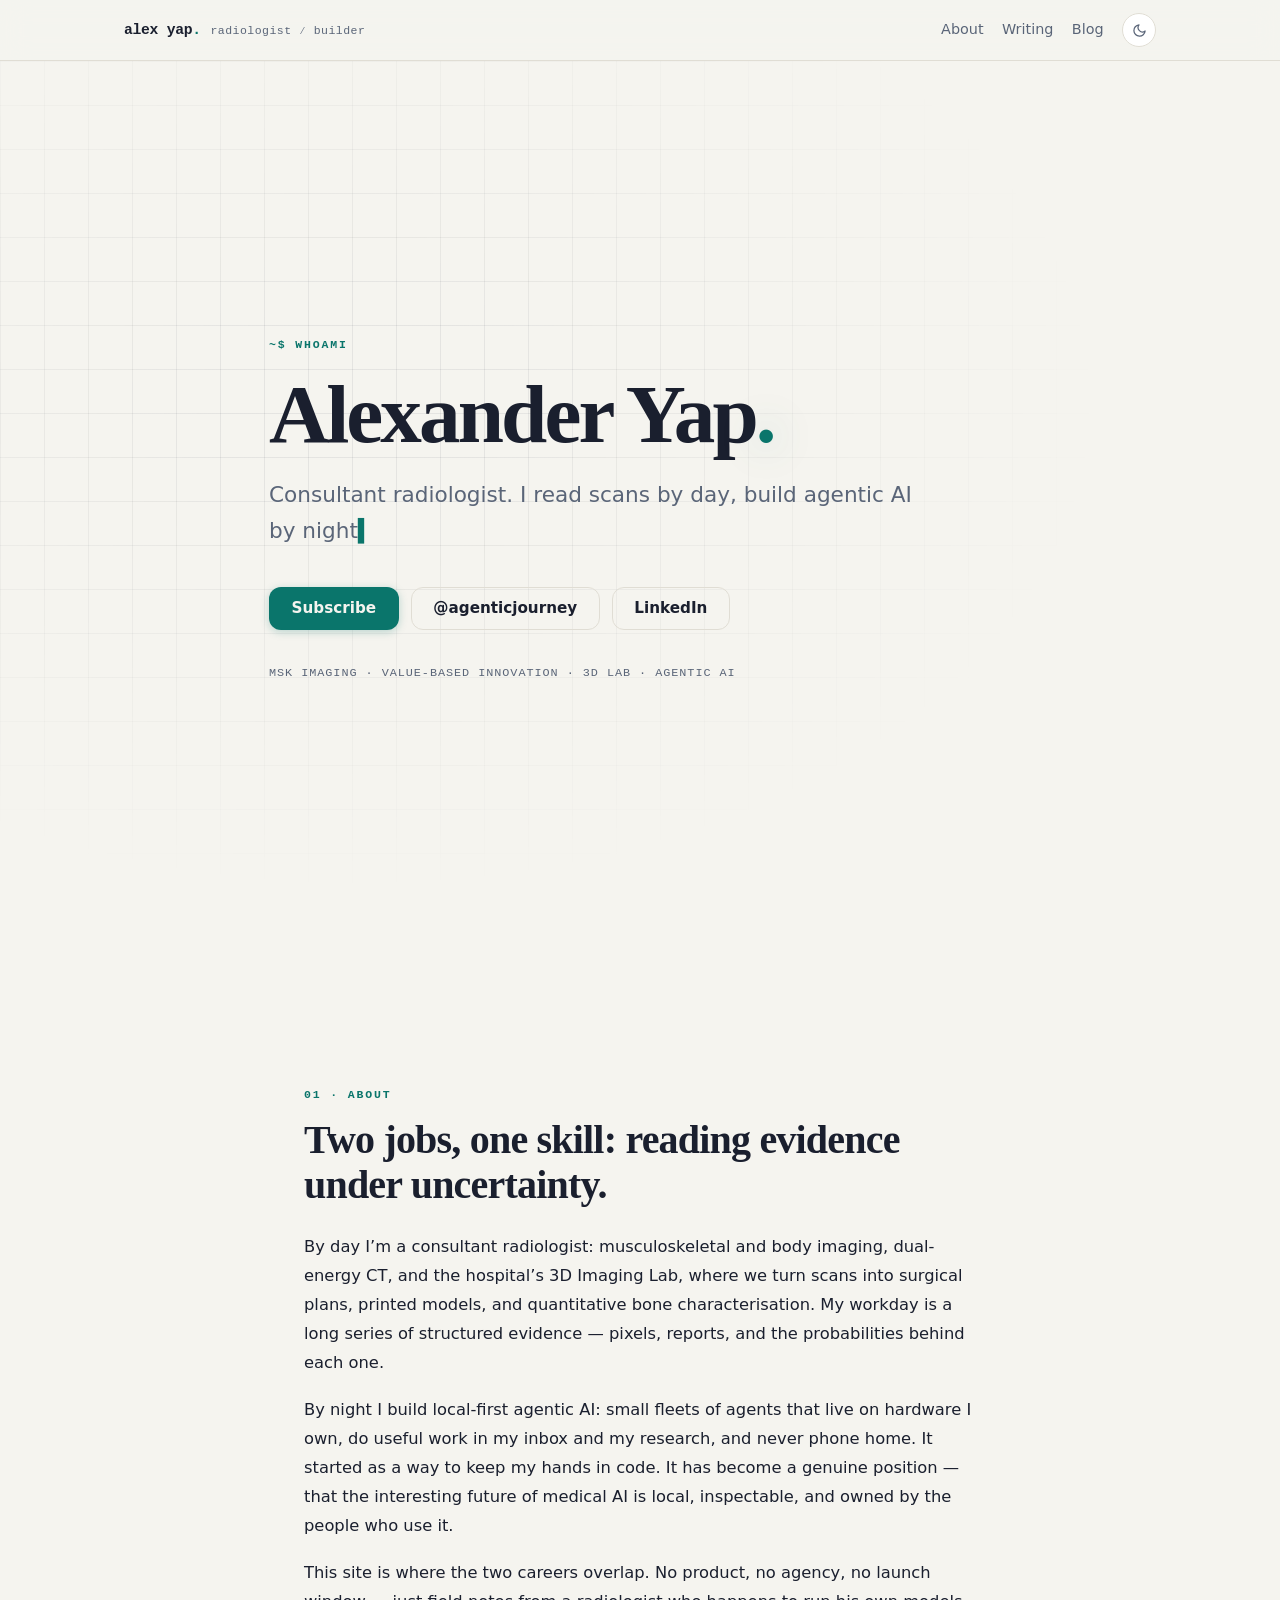
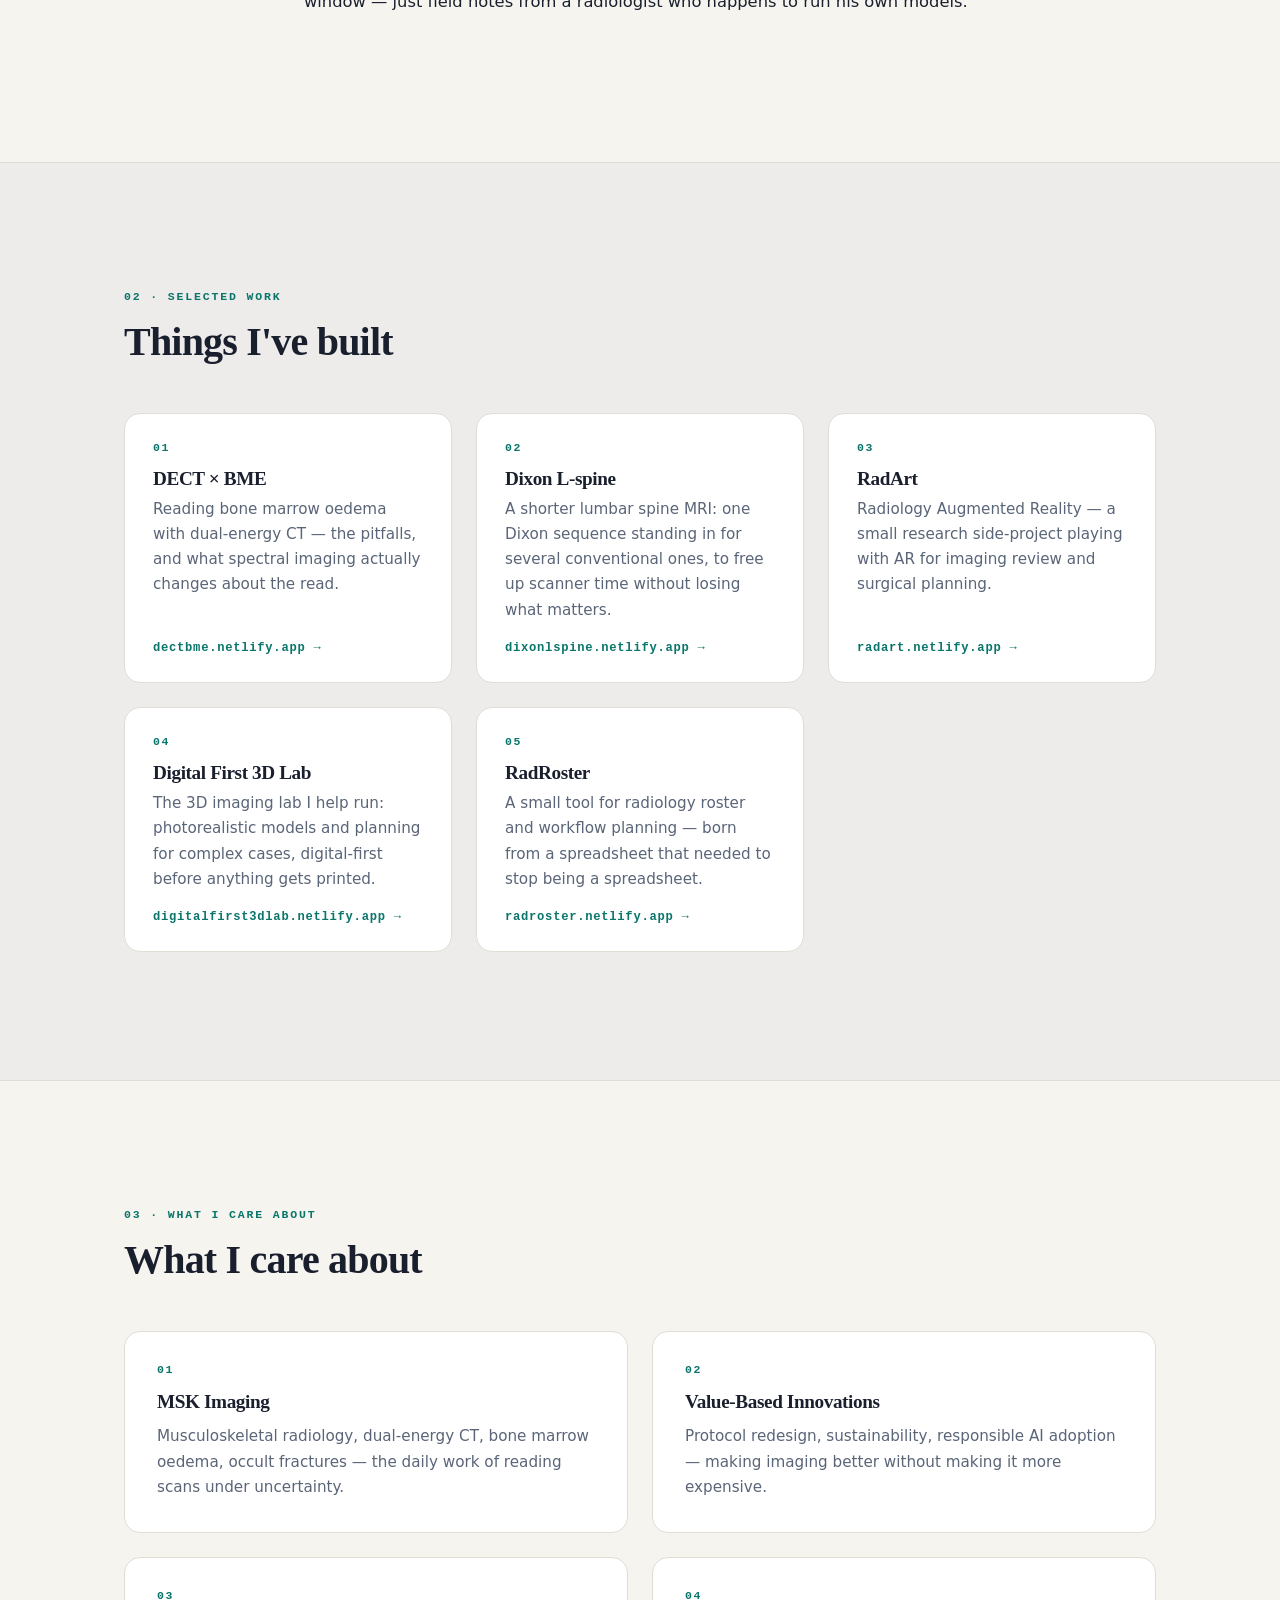
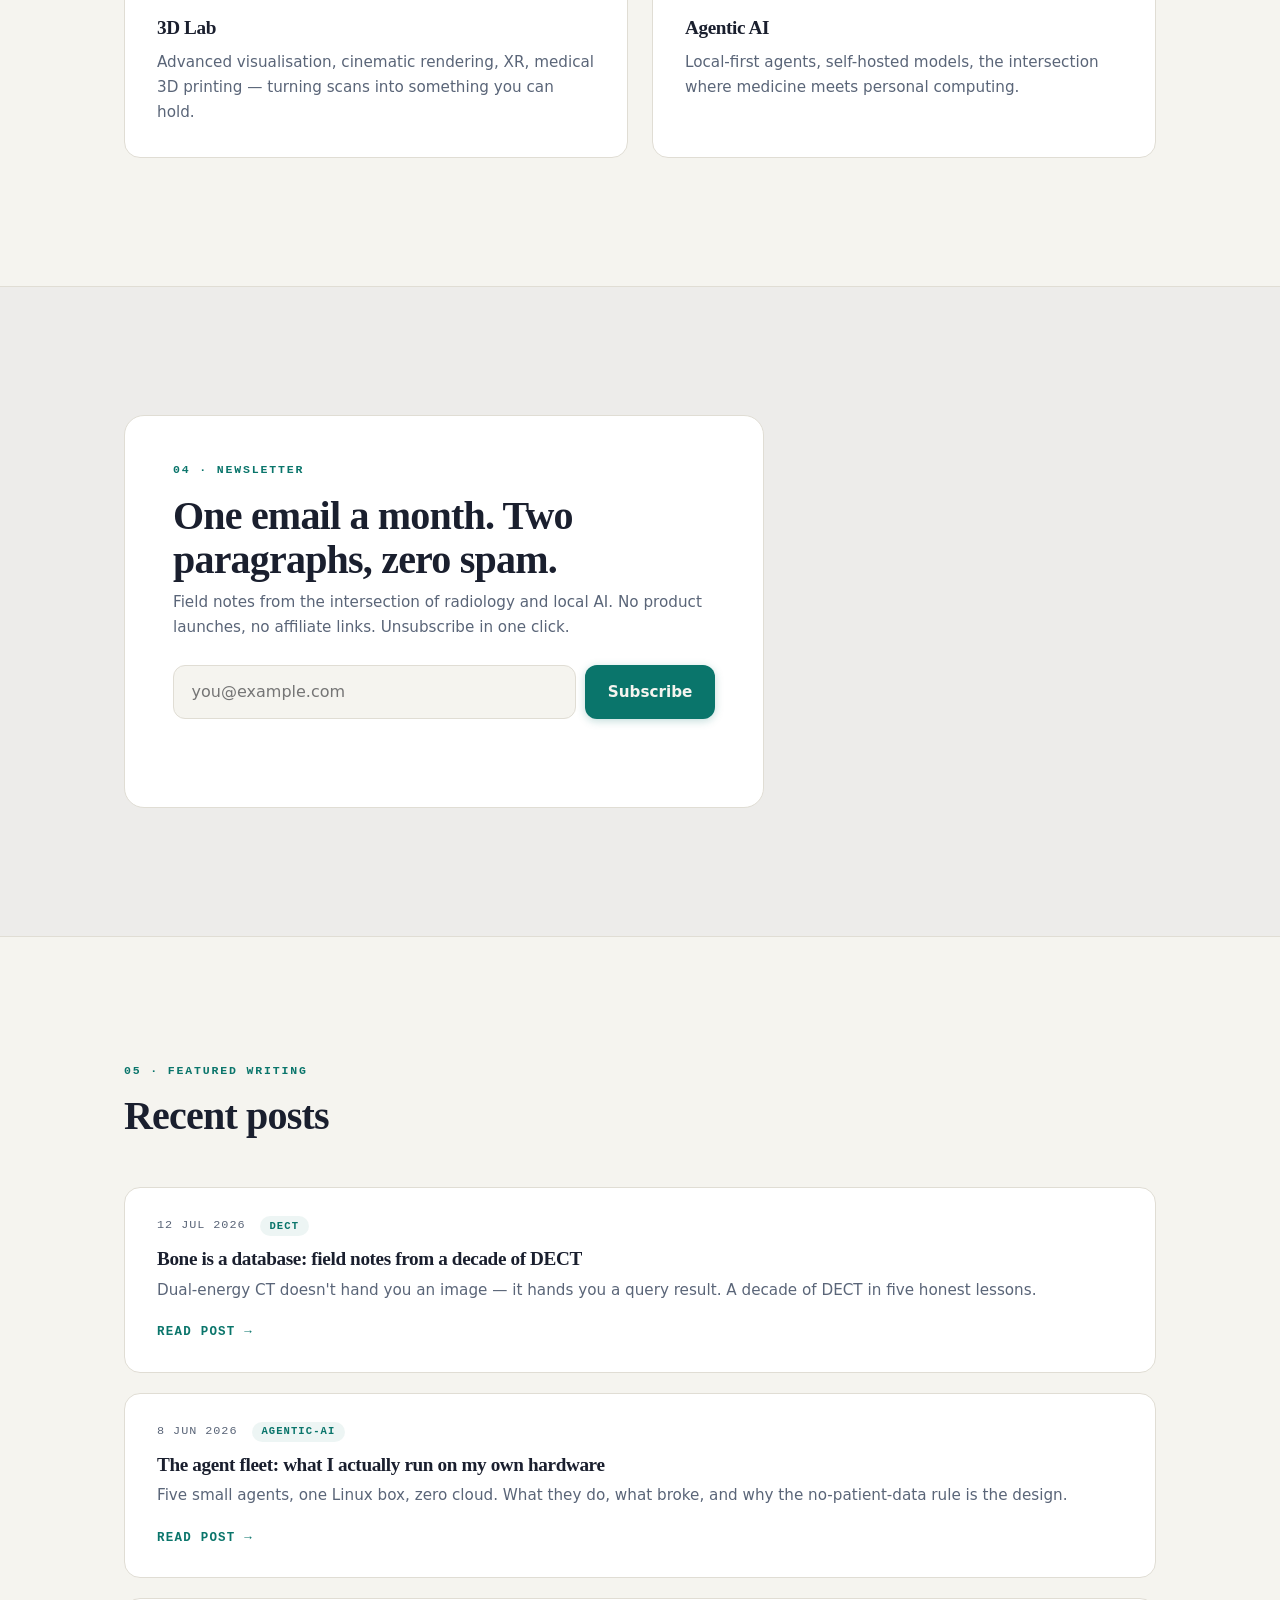
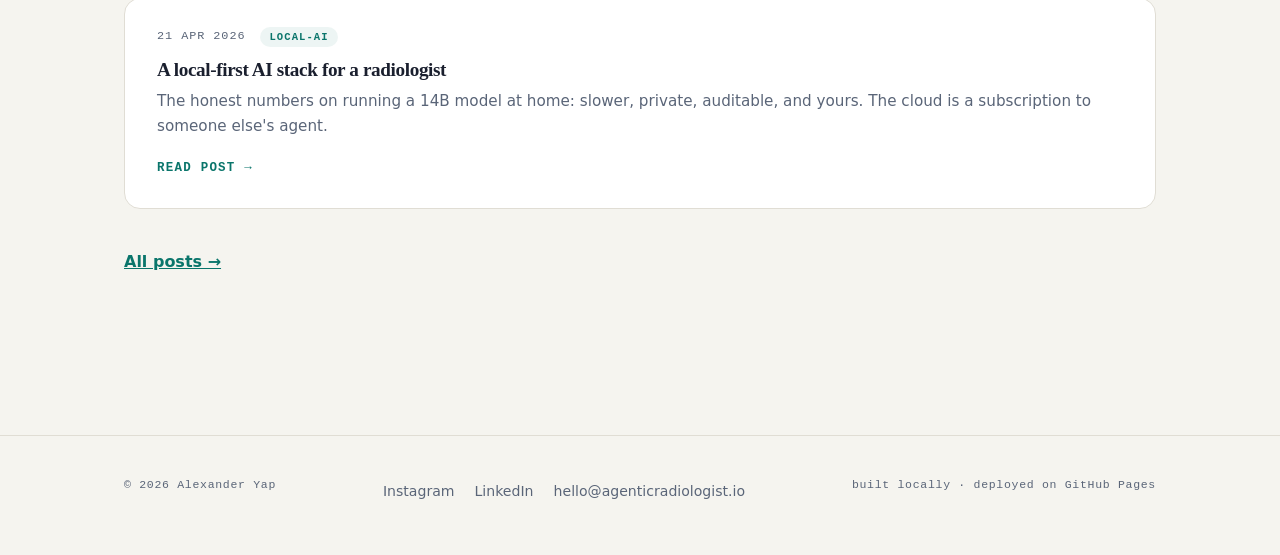
==== index.html @ a1c874b1 "site: baseline before redesign Snapshot of the live agenticradiologist.io site before the rebuild: c" ====
<!doctype html>
<html lang="en">
<head>
  <meta charset="utf-8">
  <meta name="viewport" content="width=device-width, initial-scale=1">
  <title>Alexander Yap — Consultant Radiologist · Agentic AI Builder</title>
  <meta name="description" content="Alexander Yap is a consultant radiologist (MSK, body imaging, DECT, 3D Imaging Lab) who builds local-first agentic AI. Field notes from both careers.">
  <link rel="icon" href="data:image/svg+xml,%3Csvg xmlns='http://www.w3.org/2000/svg' viewBox='0 0 64 64'%3E%3Crect width='64' height='64' rx='14' fill='%232dd4bf'/%3E%3Ctext x='32' y='44' font-family='monospace' font-size='38' font-weight='700' text-anchor='middle' fill='%230b1220'%3Ea%3C/text%3E%3C/svg%3E">
  <script>
    (function () {
      var t = localStorage.getItem("theme") || (matchMedia("(prefers-color-scheme: dark)").matches ? "dark" : "light");
      document.documentElement.dataset.theme = t;
    })();
  </script>
  <link rel="stylesheet" href="assets/styles.css">
</head>
<body>
  <div class="scroll-progress" aria-hidden="true"></div>
  <a class="skip" href="#main">Skip to content</a>

  <header class="nav">
    <div class="container nav-inner">
      <a class="brand" href="index.html">alex yap<span class="t">.</span><span class="brand-sub">radiologist ∕ builder</span></a>
      <nav class="nav-links" aria-label="Primary">
        <a href="#about">About</a>
        <a href="#writing">Writing</a>
        <a href="blog.html">Blog</a>
        <button class="theme-btn" type="button" aria-label="Toggle color theme">
          <svg class="icon-sun" width="15" height="15" viewBox="0 0 24 24" fill="none" stroke="currentColor" stroke-width="2" stroke-linecap="round" aria-hidden="true"><circle cx="12" cy="12" r="4"/><path d="M12 2v2m0 16v2M4.9 4.9l1.4 1.4m11.4 11.4 1.4 1.4M2 12h2m16 0h2M4.9 19.1l1.4-1.4m11.4-11.4 1.4-1.4"/></svg>
          <svg class="icon-moon" width="15" height="15" viewBox="0 0 24 24" fill="none" stroke="currentColor" stroke-width="2" stroke-linecap="round" stroke-linejoin="round" aria-hidden="true"><path d="M21 12.8A9 9 0 1 1 11.2 3a7 7 0 0 0 9.8 9.8Z"/></svg>
        </button>
      </nav>
    </div>
  </header>

  <main id="main">
    <!-- hero -->
    <section class="hero">
      <div class="container">
        <p class="label hero-anim" style="--d:.1s">~$ whoami</p>
        <h1 class="hero-anim" style="--d:.2s">Alexander Yap<span class="accent">.</span></h1>
        <p class="lede hero-anim" style="--d:.35s">Consultant radiologist. I read scans by day, build agentic&nbsp;AI by&nbsp;night<span class="cursor" aria-hidden="true">▍</span></p>
        <div class="hero-ctas hero-anim" style="--d:.5s">
          <a class="btn btn-primary" href="#newsletter">Subscribe</a>
          <a class="btn btn-ghost" href="https://instagram.com/agenticjourney" target="_blank" rel="me">@agenticjourney</a>
          <a class="btn btn-ghost" href="https://www.linkedin.com/in/alexanderyaprad/" target="_blank" rel="noopener">LinkedIn</a>
        </div>
        <p class="hero-meta hero-anim" style="--d:.65s">MSK Imaging · Value-Based Innovation · 3D Lab · Agentic AI</p>
      </div>
    </section>

    <!-- about -->
    <section id="about" class="section">
      <div class="container narrow">
        <p class="label reveal">01 · about</p>
        <h2 class="reveal">Two jobs, one skill: reading evidence under uncertainty.</h2>
        <div class="prose reveal">
          <p>By day I’m a consultant radiologist: musculoskeletal and body imaging, dual-energy CT, and the hospital’s 3D Imaging Lab, where we turn scans into surgical plans, printed models, and quantitative bone characterisation. My workday is a long series of structured evidence — pixels, reports, and the probabilities behind each one.</p>
          <p>By night I build local-first agentic AI: small fleets of agents that live on hardware I own, do useful work in my inbox and my research, and never phone home. It started as a way to keep my hands in code. It has become a genuine position — that the interesting future of medical AI is local, inspectable, and owned by the people who use it.</p>
          <p>This site is where the two careers overlap. No product, no agency, no launch window — just field notes from a radiologist who happens to run his own models.</p>
        </div>
      </div>
    </section>

    <!-- selected work -->
    <section class="section alt">
      <div class="container">
        <div class="section-head">
          <p class="label reveal">02 · selected work</p>
          <h2 class="reveal">Things I've built</h2>
        </div>
        <div class="work-grid">
          <a class="work reveal" href="https://dectbme.netlify.app" target="_blank" rel="noopener">
            <span class="num">01</span>
            <h3>DECT × BME</h3>
            <p>Reading bone marrow oedema with dual-energy CT — the pitfalls, and what spectral imaging actually changes about the read.</p>
            <span class="visit">dectbme.netlify.app →</span>
          </a>
          <a class="work reveal" style="--d:.06s" href="https://dixonlspine.netlify.app" target="_blank" rel="noopener">
            <span class="num">02</span>
            <h3>Dixon L-spine</h3>
            <p>A shorter lumbar spine MRI: one Dixon sequence standing in for several conventional ones, to free up scanner time without losing what matters.</p>
            <span class="visit">dixonlspine.netlify.app →</span>
          </a>
          <a class="work reveal" style="--d:.12s" href="https://radart.netlify.app" target="_blank" rel="noopener">
            <span class="num">03</span>
            <h3>RadArt</h3>
            <p>Radiology Augmented Reality — a small research side-project playing with AR for imaging review and surgical planning.</p>
            <span class="visit">radart.netlify.app →</span>
          </a>
          <a class="work reveal" style="--d:.06s" href="https://digitalfirst3dlab.netlify.app" target="_blank" rel="noopener">
            <span class="num">04</span>
            <h3>Digital First 3D Lab</h3>
            <p>The 3D imaging lab I help run: photorealistic models and planning for complex cases, digital-first before anything gets printed.</p>
            <span class="visit">digitalfirst3dlab.netlify.app →</span>
          </a>
          <a class="work reveal" style="--d:.12s" href="https://radroster.netlify.app" target="_blank" rel="noopener">
            <span class="num">05</span>
            <h3>RadRoster</h3>
            <p>A small tool for radiology roster and workflow planning — born from a spreadsheet that needed to stop being a spreadsheet.</p>
            <span class="visit">radroster.netlify.app →</span>
          </a>
        </div>
      </div>
    </section>

    <!-- pillars -->
    <section class="section">
      <div class="container">
        <div class="section-head">
          <p class="label reveal">03 · what i care about</p>
          <h2 class="reveal">What I care about</h2>
        </div>
        <div class="grid grid-2">
          <div class="card reveal">
            <span class="num">01</span>
            <h3>MSK Imaging</h3>
            <p>Musculoskeletal radiology, dual-energy CT, bone marrow oedema, occult fractures — the daily work of reading scans under uncertainty.</p>
          </div>
          <div class="card reveal" style="--d:.06s">
            <span class="num">02</span>
            <h3>Value-Based Innovations</h3>
            <p>Protocol redesign, sustainability, responsible AI adoption — making imaging better without making it more expensive.</p>
          </div>
          <div class="card reveal" style="--d:.12s">
            <span class="num">03</span>
            <h3>3D Lab</h3>
            <p>Advanced visualisation, cinematic rendering, XR, medical 3D printing — turning scans into something you can hold.</p>
          </div>
          <div class="card reveal" style="--d:.18s">
            <span class="num">04</span>
            <h3>Agentic AI</h3>
            <p>Local-first agents, self-hosted models, the intersection where medicine meets personal computing.</p>
          </div>
        </div>
      </div>
    </section>

    <!-- newsletter -->
    <section id="newsletter" class="section alt">
      <div class="container">
        <div class="signup reveal">
          <p class="label">04 · newsletter</p>
          <h2>One email a month. Two paragraphs, zero spam.</h2>
          <p class="sub">Field notes from the intersection of radiology and local AI. No product launches, no affiliate links. Unsubscribe in one click.</p>
          <!--
            BUTTONDOWN: replace YOUR_BUTTONDOWN_USERNAME with your Buttondown
            email/username. See README.md, step 5, for how to get it.
          -->
          <form id="newsletter-form" class="signup-form"
                action="https://buttondown.email/api/emails/subscribe?access_code=YOUR_BUTTONDOWN_USERNAME">
            <label class="skip" for="newsletter-email">Email address</label>
            <input type="email" id="newsletter-email" name="email" placeholder="you@example.com" required autocomplete="email">
            <button class="btn btn-primary" type="submit">Subscribe</button>
          </form>
          <p class="signup-msg" id="newsletter-msg" role="status" aria-live="polite"></p>
        </div>
      </div>
    </section>

    <!-- featured writing -->
    <section id="writing" class="section">
      <div class="container">
        <div class="section-head">
          <p class="label reveal">05 · featured writing</p>
          <h2 class="reveal">Recent posts</h2>
        </div>
        <div class="post-grid" id="post-grid" data-posts="featured"></div>
        <a class="all-posts" href="blog.html">All posts →</a>
      </div>
    </section>
  </main>

  <footer class="footer">
    <div class="container footer-inner">
      <p class="colophon">© <span id="year">2026</span> Alexander Yap</p>
      <nav class="footer-links" aria-label="Elsewhere">
        <a href="https://instagram.com/agenticjourney" target="_blank" rel="me">Instagram</a>
        <a href="https://www.linkedin.com/in/alexanderyaprad/" target="_blank" rel="noopener">LinkedIn</a>
        <a href="mailto:hello@agenticradiologist.io">hello@agenticradiologist.io</a>
      </nav>
      <p class="colophon">built locally · deployed on GitHub Pages</p>
    </div>
  </footer>

  <script src="assets/script.js"></script>
</body>
</html>
---- assets/styles.css ----
/* agenticradiologist.io — cinematic editorial theme
   System fonts, no dependencies. Light/dark via data-theme (set before paint). */

/* ================================================================
   1. TOKENS
   ================================================================ */
:root {
  --bg:            #f5f4ef;
  --surface:       #ffffff;
  --surface-2:     #edecea;
  --text:          #1a1f2e;
  --muted:         #5a6578;
  --border:        #e0ddd4;
  --accent:        #0a756b;
  --on-accent:     #f5f4ef;
  --accent-soft:   rgba(10,117,107,0.07);
  --grid:          rgba(26,31,46,0.07);
  --shadow-sm:     0 1px 3px rgba(16,24,40,0.06), 0 4px 12px rgba(16,24,40,0.04);
  --shadow:        0 4px 8px rgba(16,24,40,0.05), 0 12px 32px rgba(16,24,40,0.08);
  --shadow-lg:     0 8px 16px rgba(16,24,40,0.06), 0 24px 48px rgba(16,24,40,0.10);
  --glow:          0 0 0 1px rgba(10,117,107,0.10), 0 4px 24px rgba(10,117,107,0.06);
  --serif:         "Iowan Old Style","Palatino Linotype",Palatino,Georgia,"Times New Roman",serif;
  --sans:          Inter,system-ui,-apple-system,"Segoe UI",Roboto,sans-serif;
  --mono:          "JetBrains Mono",ui-monospace,"SF Mono",SFMono-Regular,Menlo,Consolas,monospace;
  color-scheme:    light;
}
:root[data-theme="dark"] {
  --bg:            #090e18;
  --surface:       #0f1624;
  --surface-2:     #0c1220;
  --text:          #e4eaf4;
  --muted:         #8899b0;
  --border:        #1e2d48;
  --accent:        #2dd4bf;
  --on-accent:     #041f1a;
  --accent-soft:   rgba(45,212,191,0.08);
  --grid:          rgba(136,153,176,0.10);
  --shadow-sm:     0 1px 4px rgba(0,0,0,0.20), 0 4px 12px rgba(0,0,0,0.15);
  --shadow:        0 4px 8px rgba(0,0,0,0.20), 0 12px 32px rgba(0,0,0,0.25);
  --shadow-lg:     0 8px 16px rgba(0,0,0,0.25), 0 24px 48px rgba(0,0,0,0.30);
  --glow:          0 0 0 1px rgba(45,212,191,0.12), 0 4px 24px rgba(45,212,191,0.06);
  color-scheme:    dark;
}

/* ================================================================
   2. BASE
   ================================================================ */
*,*::before,*::after { box-sizing: border-box; }
html { -webkit-text-size-adjust: 100%; }
body {
  margin: 0;
  background: var(--bg);
  color: var(--text);
  font: 16px/1.65 var(--sans);
  -webkit-font-smoothing: antialiased;
  -moz-osx-font-smoothing: grayscale;
  overflow-x: hidden;
}
h1,h2,h3 { font-family: var(--serif); font-weight: 600; line-height: 1.12; letter-spacing: -0.02em; margin: 0 0 0.6em; }
h1 { font-size: clamp(2.8rem,7.5vw,5.2rem); font-weight: 700; letter-spacing: -0.035em; }
h2 { font-size: clamp(1.7rem,3.8vw,2.5rem); }
h3 { font-size: 1.2rem; }
p  { margin: 0 0 1.1em; }
a  { color: var(--accent); }
::selection { background: var(--accent); color: var(--on-accent); }
:focus-visible { outline: 2px solid var(--accent); outline-offset: 3px; border-radius: 4px; }

.container { max-width: 1080px; margin-inline: auto; padding-inline: 1.5rem; }
.narrow    { max-width: 720px; }
.label {
  font: 600 0.72rem/1 var(--mono);
  letter-spacing: 0.16em; text-transform: uppercase;
  color: var(--accent); margin: 0 0 1.1rem;
}
.accent { color: var(--accent); }

/* ================================================================
   3. SCROLL PROGRESS
   ================================================================ */
.scroll-progress {
  position: fixed; top: 0; left: 0;
  width: 100%; height: 3px;
  background: var(--accent);
  transform-origin: left;
  transform: scaleX(0);
  z-index: 200;
  pointer-events: none;
}

/* ================================================================
   4. SKIP LINK
   ================================================================ */
.skip {
  position: absolute; left: -999px; top: 0; z-index: 300;
  background: var(--accent); color: var(--on-accent);
  padding: 0.6rem 1rem; border-radius: 0 0 8px 0;
  text-decoration: none; font-weight: 600;
}
.skip:focus { left: 0; }

/* ================================================================
   5. NAV
   ================================================================ */
.nav {
  position: sticky; top: 0; z-index: 20;
  background: color-mix(in srgb, var(--bg) 82%, transparent);
  backdrop-filter: blur(14px) saturate(1.3);
  -webkit-backdrop-filter: blur(14px) saturate(1.3);
  border-bottom: 1px solid var(--border);
}
.nav-inner {
  display: flex; align-items: center; justify-content: space-between;
  gap: 1rem; height: 60px;
}
.brand {
  font: 600 0.92rem/1 var(--mono);
  color: var(--text); text-decoration: none; letter-spacing: -0.02em;
}
.brand .t { color: var(--accent); }
.brand-sub {
  font: 400 0.72rem/1 var(--mono); color: var(--muted);
  margin-left: 0.6rem; letter-spacing: 0.04em;
}
.nav-links { display: flex; align-items: center; gap: 1.15rem; }
.nav-links a {
  color: var(--muted); text-decoration: none; font-size: 0.9rem;
  transition: color 0.18s ease;
}
.nav-links a:hover { color: var(--text); }
.theme-btn {
  display: grid; place-items: center;
  width: 34px; height: 34px;
  background: var(--surface); color: var(--muted);
  border: 1px solid var(--border); border-radius: 999px;
  cursor: pointer;
  transition: color 0.18s ease, border-color 0.18s ease, box-shadow 0.18s ease;
}
.theme-btn:hover { color: var(--accent); border-color: var(--accent); box-shadow: var(--glow); }
:root[data-theme="dark"] .icon-sun  { display: block; }
:root[data-theme="dark"] .icon-moon { display: none; }
:root:not([data-theme="dark"]) .icon-sun { display: none; }

/* ================================================================
   6. HERO — full viewport, cinematic entrance
   ================================================================ */
.hero {
  position: relative;
  min-height: 100dvh; min-height: 100vh;
  display: flex; align-items: center;
  padding: 6rem 0; overflow: hidden;
}
.hero::before {
  content: "";
  position: absolute; inset: 0; pointer-events: none;
  background-image:
    linear-gradient(var(--grid) 1px, transparent 1px),
    linear-gradient(90deg, var(--grid) 1px, transparent 1px);
  background-size: 44px 44px;
  -webkit-mask-image: radial-gradient(75% 70% at 28% 38%, #000 15%, transparent 78%);
  mask-image: radial-gradient(75% 70% at 28% 38%, #000 15%, transparent 78%);
}
.hero > .container { position: relative; }
.hero h1 { margin-bottom: 1rem; }
.hero h1 .accent {
  text-shadow: 0 0 40px color-mix(in srgb, var(--accent) 45%, transparent);
}
.hero .lede {
  font-size: clamp(1.1rem,2.2vw,1.35rem);
  color: var(--muted); max-width: 54ch;
  margin-bottom: 2.4rem;
}
.hero-ctas { display: flex; flex-wrap: wrap; gap: 0.75rem; margin-bottom: 2.2rem; }
.hero-meta {
  font: 500 0.74rem/1.6 var(--mono);
  letter-spacing: 0.08em; text-transform: uppercase;
  color: var(--muted); margin: 0;
}
.cursor { color: var(--accent); }

/* hero entrance keyframes */
.hero-anim {
  opacity: 0;
  will-change: opacity, transform, filter;
  animation: heroFadeIn 0.8s cubic-bezier(0.22,1,0.36,1) var(--d, 0s) both;
}
@keyframes heroFadeIn {
  from { opacity: 0; transform: translateY(28px); filter: blur(6px); }
  to   { opacity: 1; transform: none;           filter: none; }
}

.hero-sm { min-height: auto; display: block; padding: 5rem 0 3rem; }
.hero-sm .lede { max-width: 60ch; }

/* ================================================================
   7. BUTTONS
   ================================================================ */
.btn {
  display: inline-flex; align-items: center; gap: 0.5rem;
  font: 600 0.95rem/1 var(--sans);
  padding: 0.8rem 1.35rem; border-radius: 12px;
  border: 1px solid transparent; cursor: pointer; text-decoration: none;
  transition: transform 0.2s cubic-bezier(0.22,1,0.36,1),
              box-shadow 0.2s ease,
              background 0.2s ease,
              border-color 0.2s ease;
}
.btn:active { transform: translateY(1px) scale(0.98); }
.btn-primary {
  background: var(--accent); color: var(--on-accent);
  box-shadow: 0 2px 8px color-mix(in srgb, var(--accent) 25%, transparent);
}
.btn-primary:hover {
  transform: translateY(-2px);
  box-shadow: 0 4px 20px color-mix(in srgb, var(--accent) 40%, transparent),
              0 0 40px color-mix(in srgb, var(--accent) 15%, transparent);
}
.btn-ghost {
  background: transparent; color: var(--text);
  border-color: var(--border);
}
.btn-ghost:hover {
  border-color: var(--accent); color: var(--accent);
  transform: translateY(-2px);
  box-shadow: var(--glow);
}
.btn:disabled { opacity: 0.5; cursor: wait; }

/* ================================================================
   8. SECTIONS
   ================================================================ */
.section { padding: 8rem 0; }
.section.alt {
  background: var(--surface-2);
  border-block: 1px solid var(--border);
}
.section-head { max-width: 640px; margin-bottom: 3rem; }

/* ================================================================
   9. CARDS
   ================================================================ */
.grid   { display: grid; gap: 1.5rem; }
.grid-2 { grid-template-columns: repeat(2, 1fr); }
.grid-3 { grid-template-columns: repeat(3, 1fr); }

.card {
  background: var(--surface);
  border: 1px solid var(--border);
  border-radius: 16px;
  padding: 2rem;
  transform-style: preserve-3d;
  transition: transform 0.3s cubic-bezier(0.22,1,0.36,1),
              box-shadow 0.3s ease,
              border-color 0.3s ease;
}
.card:hover {
  transform: translateY(-6px);
  box-shadow: var(--shadow-lg);
  border-color: color-mix(in srgb, var(--accent) 40%, var(--border));
}
.card .num {
  font: 600 0.72rem/1 var(--mono);
  letter-spacing: 0.14em; color: var(--accent);
  display: block; margin-bottom: 1rem;
}
.card p { color: var(--muted); font-size: 0.95rem; margin: 0; }

/* ================================================================
   10. SELECTED WORK
   ================================================================ */
.work-grid {
  display: grid; gap: 1.5rem;
  grid-template-columns: repeat(auto-fill, minmax(270px, 1fr));
}
.work {
  display: flex; flex-direction: column;
  background: var(--surface);
  border: 1px solid var(--border);
  border-radius: 16px;
  padding: 1.75rem;
  color: inherit; text-decoration: none;
  transform-style: preserve-3d;
  transition: transform 0.3s cubic-bezier(0.22,1,0.36,1),
              box-shadow 0.3s ease,
              border-color 0.3s ease;
}
.work:hover {
  transform: translateY(-6px);
  box-shadow: var(--shadow-lg);
  border-color: color-mix(in srgb, var(--accent) 40%, var(--border));
}
.work .num {
  font: 600 0.72rem/1 var(--mono);
  letter-spacing: 0.14em; color: var(--accent);
  display: block; margin-bottom: 0.9rem;
}
.work h3 { margin: 0 0 0.5rem; }
.work p  { color: var(--muted); font-size: 0.95rem; flex: 1; margin: 0 0 1.2rem; }
.work .visit {
  font: 600 0.76rem/1 var(--mono);
  letter-spacing: 0.06em; color: var(--accent);
}

/* ================================================================
   11. POST CARDS
   ================================================================ */
.post-grid { display: grid; gap: 1.25rem; }
.post {
  display: block;
  background: var(--surface);
  border: 1px solid var(--border);
  border-radius: 16px;
  padding: 1.75rem 2rem;
  color: inherit; text-decoration: none;
  transition: transform 0.3s cubic-bezier(0.22,1,0.36,1),
              box-shadow 0.3s ease,
              border-color 0.3s ease,
              border-left-color 0.3s ease;
}
.post:hover {
  transform: translateY(-4px);
  box-shadow: var(--shadow-lg);
  border-color: color-mix(in srgb, var(--accent) 40%, var(--border));
}
.post-meta { display: flex; align-items: center; gap: 0.9rem; margin-bottom: 0.75rem; }
.post-meta time {
  font: 500 0.74rem/1 var(--mono);
  letter-spacing: 0.08em; text-transform: uppercase;
  color: var(--muted);
}
.post h3 { margin-bottom: 0.5rem; }
.post h3 .t:hover { text-decoration: underline; text-underline-offset: 3px; }
.post .excerpt { color: var(--muted); font-size: 0.95rem; margin: 0 0 0.9rem; }
.post .read {
  font: 600 0.78rem/1 var(--mono);
  letter-spacing: 0.1em; text-transform: uppercase;
  color: var(--accent);
}

.tag {
  font: 600 0.66rem/1 var(--mono);
  letter-spacing: 0.1em; text-transform: uppercase;
  color: var(--accent); background: var(--accent-soft);
  padding: 0.3rem 0.6rem; border-radius: 999px;
  white-space: nowrap;
}

.grid-empty, .grid-error {
  font: 500 0.85rem/1.6 var(--mono); color: var(--muted);
  border: 1px dashed var(--border); border-radius: 12px;
  padding: 1.5rem; text-align: center;
}

.all-posts {
  display: inline-block; margin-top: 2.5rem;
  font-weight: 600;
  transition: color 0.18s ease;
}
.all-posts:hover { color: var(--text); }

/* ================================================================
   12. NEWSLETTER
   ================================================================ */
.signup {
  background: var(--surface);
  border: 1px solid var(--border);
  border-radius: 20px;
  padding: 3rem;
  max-width: 640px;
  transition: box-shadow 0.3s ease;
}
.signup:hover { box-shadow: var(--glow); }
.signup h2 { margin-bottom: 0.4rem; }
.signup .sub { color: var(--muted); font-size: 0.95rem; margin-bottom: 1.6rem; }
.signup-form { display: flex; gap: 0.6rem; flex-wrap: wrap; }
.signup-form input[type="email"] {
  flex: 1; min-width: 200px;
  background: var(--bg); color: var(--text);
  border: 1px solid var(--border); border-radius: 12px;
  padding: 0.8rem 1.1rem; font: inherit;
  transition: border-color 0.2s ease, box-shadow 0.2s ease;
}
.signup-form input[type="email"]:focus {
  border-color: var(--accent); outline: none;
  box-shadow: 0 0 0 3px color-mix(in srgb, var(--accent) 15%, transparent);
}
.signup-msg {
  min-height: 1.5rem; margin: 1rem 0 0;
  font: 500 0.82rem/1.5 var(--mono);
  color: var(--accent);
}

/* ================================================================
   13. FOOTER
   ================================================================ */
.footer { border-top: 1px solid var(--border); padding: 2.5rem 0 3rem; margin-top: 2rem; }
.footer-inner {
  display: flex; flex-wrap: wrap; gap: 1rem;
  align-items: center; justify-content: space-between;
}
.footer a { color: var(--muted); text-decoration: none; font-size: 0.88rem; transition: color 0.18s; }
.footer a:hover { color: var(--accent); }
.footer .colophon { font: 500 0.72rem/1.6 var(--mono); letter-spacing: 0.06em; color: var(--muted); }
.footer-links { display: flex; gap: 1.25rem; }

/* ================================================================
   14. POST PAGE
   ================================================================ */
.post-page { padding: 5rem 0 4rem; }
.post-page header { max-width: 720px; margin-bottom: 3rem; }
.post-page h1 { font-size: clamp(2rem,5vw,3.2rem); }
.post-page .meta {
  font: 500 0.78rem/1.6 var(--mono); letter-spacing: 0.06em;
  color: var(--muted); margin: 0 0 1.25rem;
}
.post-page header::after {
  content: ""; display: block;
  margin-top: 2rem; height: 1px; background: var(--border);
}
.prose { max-width: 68ch; font-size: 1.02rem; line-height: 1.78; }
.prose h2 { font-size: 1.5rem; margin: 2.4rem 0 0.8rem; }
.prose ul { margin: 0 0 1.25rem; padding-left: 1.25rem; }
.prose li { margin-bottom: 0.5rem; }
.prose code {
  font: 500 0.85em var(--mono);
  background: var(--surface-2); padding: 0.15em 0.4em; border-radius: 6px;
}
.prose pre {
  background: var(--surface-2); border: 1px solid var(--border);
  border-radius: 14px; padding: 1.4rem 1.5rem;
  overflow-x: auto; font: 0.84rem/1.7 var(--mono); margin: 0 0 1.5rem;
}
.prose pre code { background: none; padding: 0; }
.seed-note {
  max-width: 68ch;
  border: 1px dashed var(--border); border-radius: 14px;
  padding: 1.1rem 1.3rem; margin-top: 3rem;
  font: 500 0.78rem/1.6 var(--mono); color: var(--muted);
}
.back {
  display: inline-block; margin-top: 2.5rem;
  font: 600 0.78rem/1 var(--mono); letter-spacing: 0.1em;
  text-transform: uppercase; text-decoration: none;
}
.back:hover { text-decoration: underline; text-underline-offset: 3px; }

/* ================================================================
   15. MOTION — scroll reveal + hero entrance + reduced-motion guard
   ================================================================ */
@media (prefers-reduced-motion: no-preference) {
  html { scroll-behavior: smooth; }
  .reveal {
    opacity: 0; transform: translateY(22px); filter: blur(4px);
    transition: opacity 0.6s ease var(--d, 0s),
                transform 0.6s ease var(--d, 0s),
                filter 0.6s ease var(--d, 0s);
  }
  .reveal.in { opacity: 1; transform: none; filter: none; }
  .cursor { animation: blink 1.1s steps(1) infinite; }
  @keyframes blink { 50% { opacity: 0; } }
}
@media (prefers-reduced-motion: reduce) {
  .hero-anim { opacity: 1; animation: none; }
  .reveal    { opacity: 1; transform: none; filter: none; }
}

/* ================================================================
   16. RESPONSIVE
   ================================================================ */
@media (max-width: 820px) {
  .grid-2, .grid-3 { grid-template-columns: 1fr; }
  .section { padding: 5rem 0; }
  .hero { min-height: auto; padding: 5rem 0 4rem; display: block; }
  .signup { padding: 2rem; border-radius: 16px; }
  .brand-sub { display: none; }
}
@media (max-width: 480px) {
  .nav-links { gap: 0.85rem; }
  .nav-links a { font-size: 0.84rem; }
  .container { padding-inline: 1.15rem; }
  .post { padding: 1.3rem; }
  .signup-form .btn { width: 100%; justify-content: center; }
  .hero h1 { font-size: clamp(2.4rem, 10vw, 3.2rem); }
}
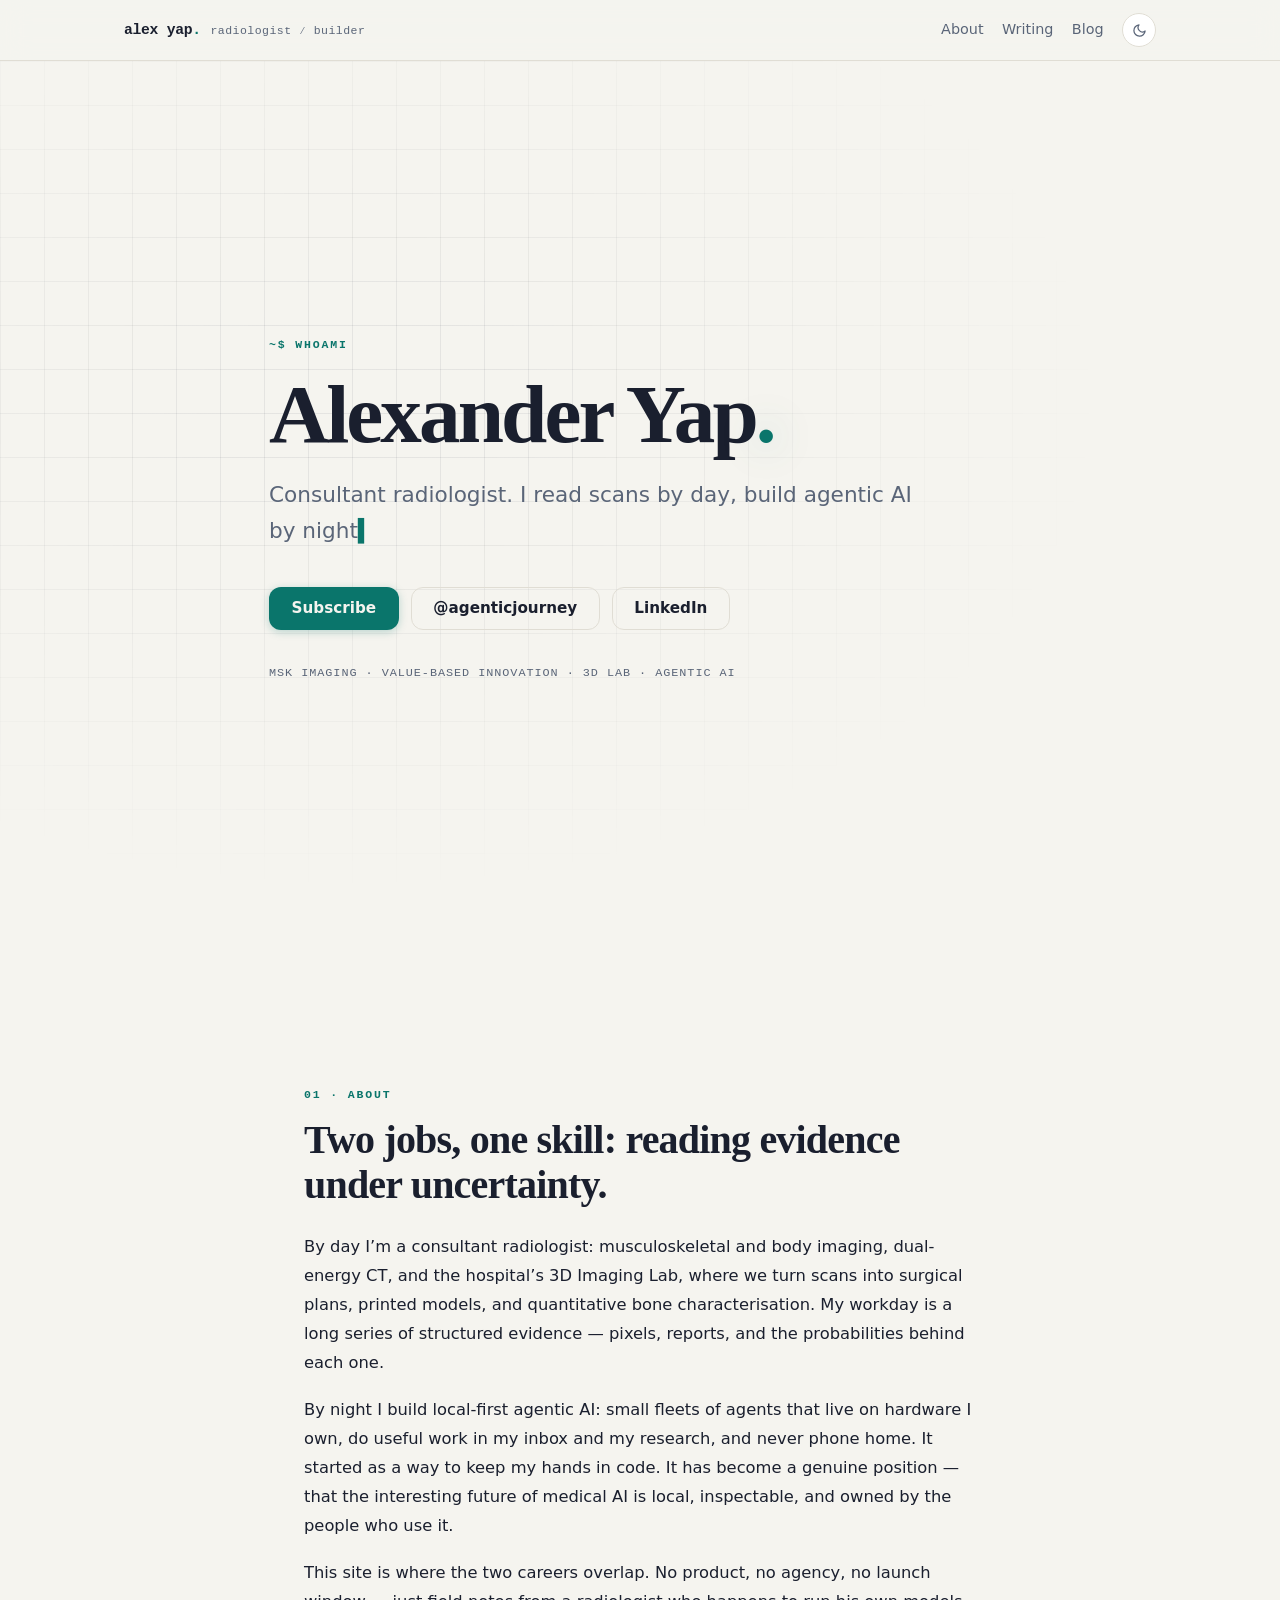
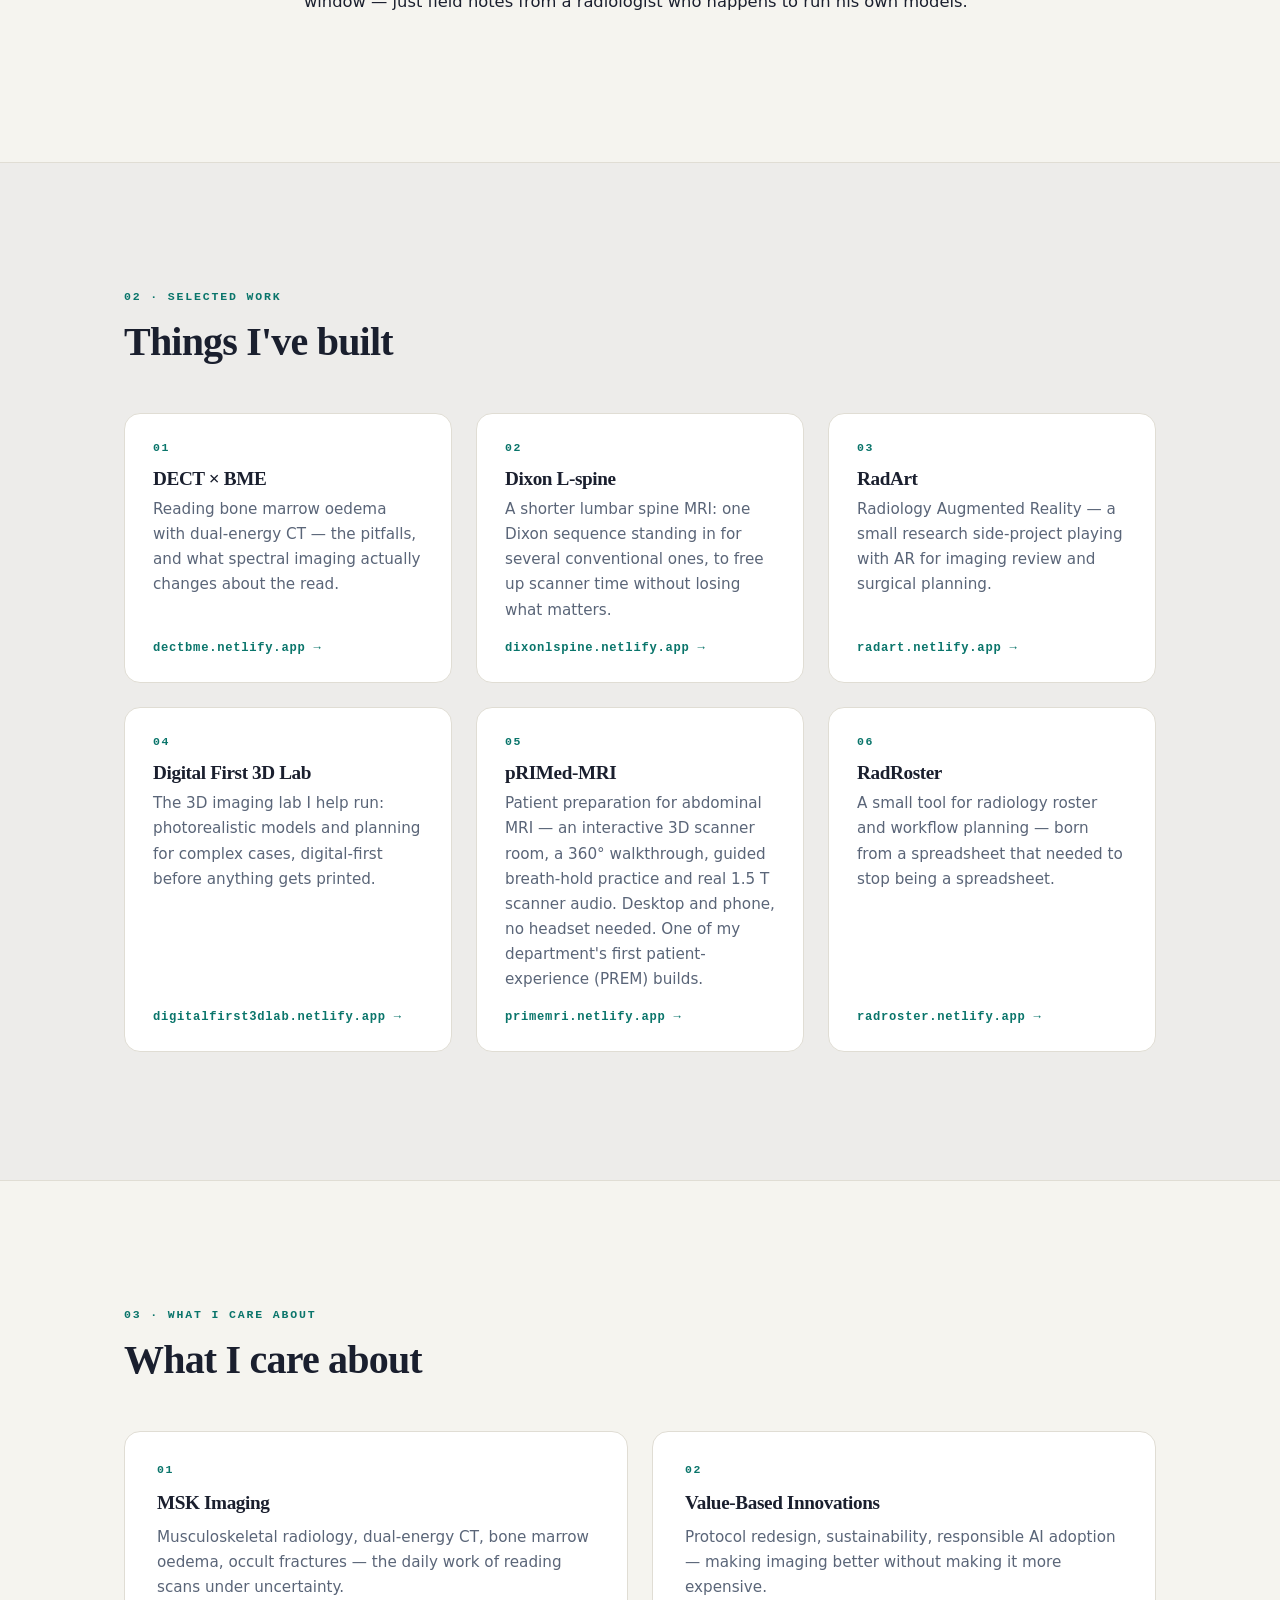
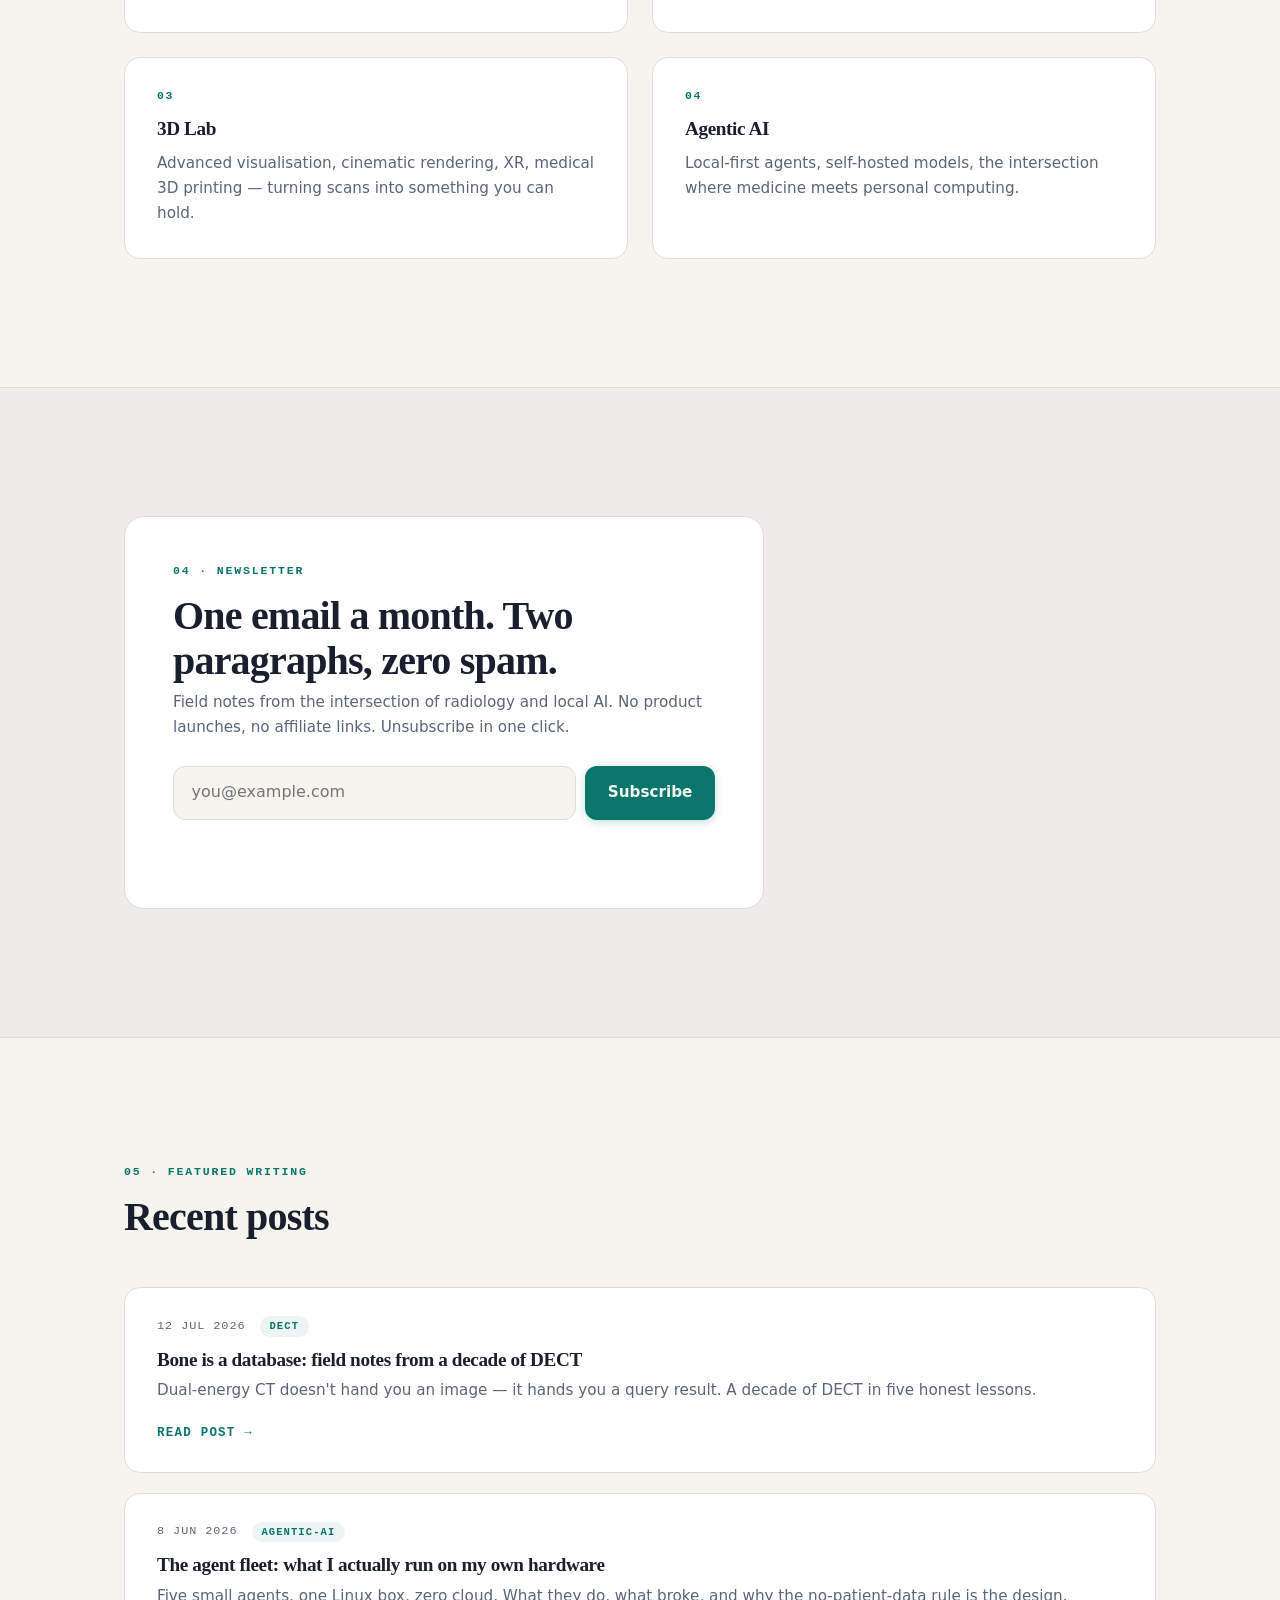
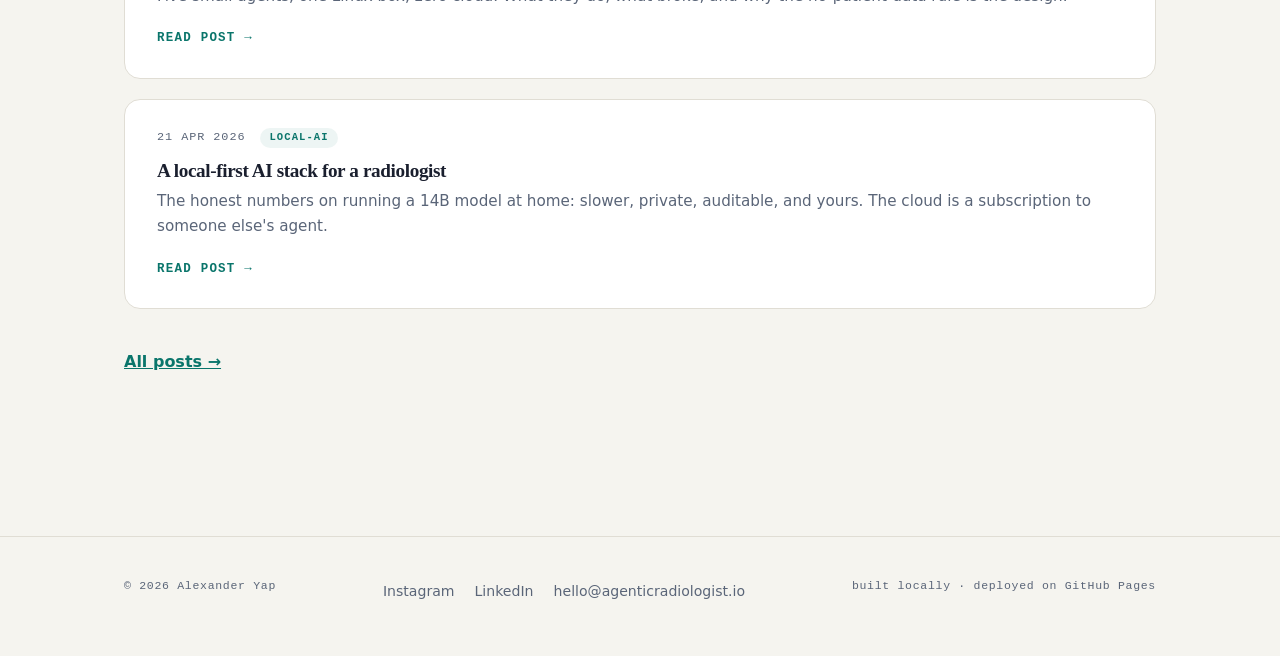
==== commit 76ae66fb: "feat(work): add pRIMed-MRI patient-preparation project to site and README" ====
--- a/index.html
+++ b/index.html
@@ -94,8 +94,14 @@
             <p>The 3D imaging lab I help run: photorealistic models and planning for complex cases, digital-first before anything gets printed.</p>
             <span class="visit">digitalfirst3dlab.netlify.app →</span>
           </a>
-          <a class="work reveal" style="--d:.12s" href="https://radroster.netlify.app" target="_blank" rel="noopener">
+          <a class="work reveal" style="--d:.12s" href="https://primemri.netlify.app" target="_blank" rel="noopener">
             <span class="num">05</span>
+            <h3>pRIMed-MRI</h3>
+            <p>Patient preparation for abdominal MRI — an interactive 3D scanner room, a 360° walkthrough, guided breath-hold practice and real 1.5 T scanner audio. Desktop and phone, no headset needed. One of my department's first patient-experience (PREM) builds.</p>
+            <span class="visit">primemri.netlify.app →</span>
+          </a>
+          <a class="work reveal" style="--d:.06s" href="https://radroster.netlify.app" target="_blank" rel="noopener">
+            <span class="num">06</span>
             <h3>RadRoster</h3>
             <p>A small tool for radiology roster and workflow planning — born from a spreadsheet that needed to stop being a spreadsheet.</p>
             <span class="visit">radroster.netlify.app →</span>
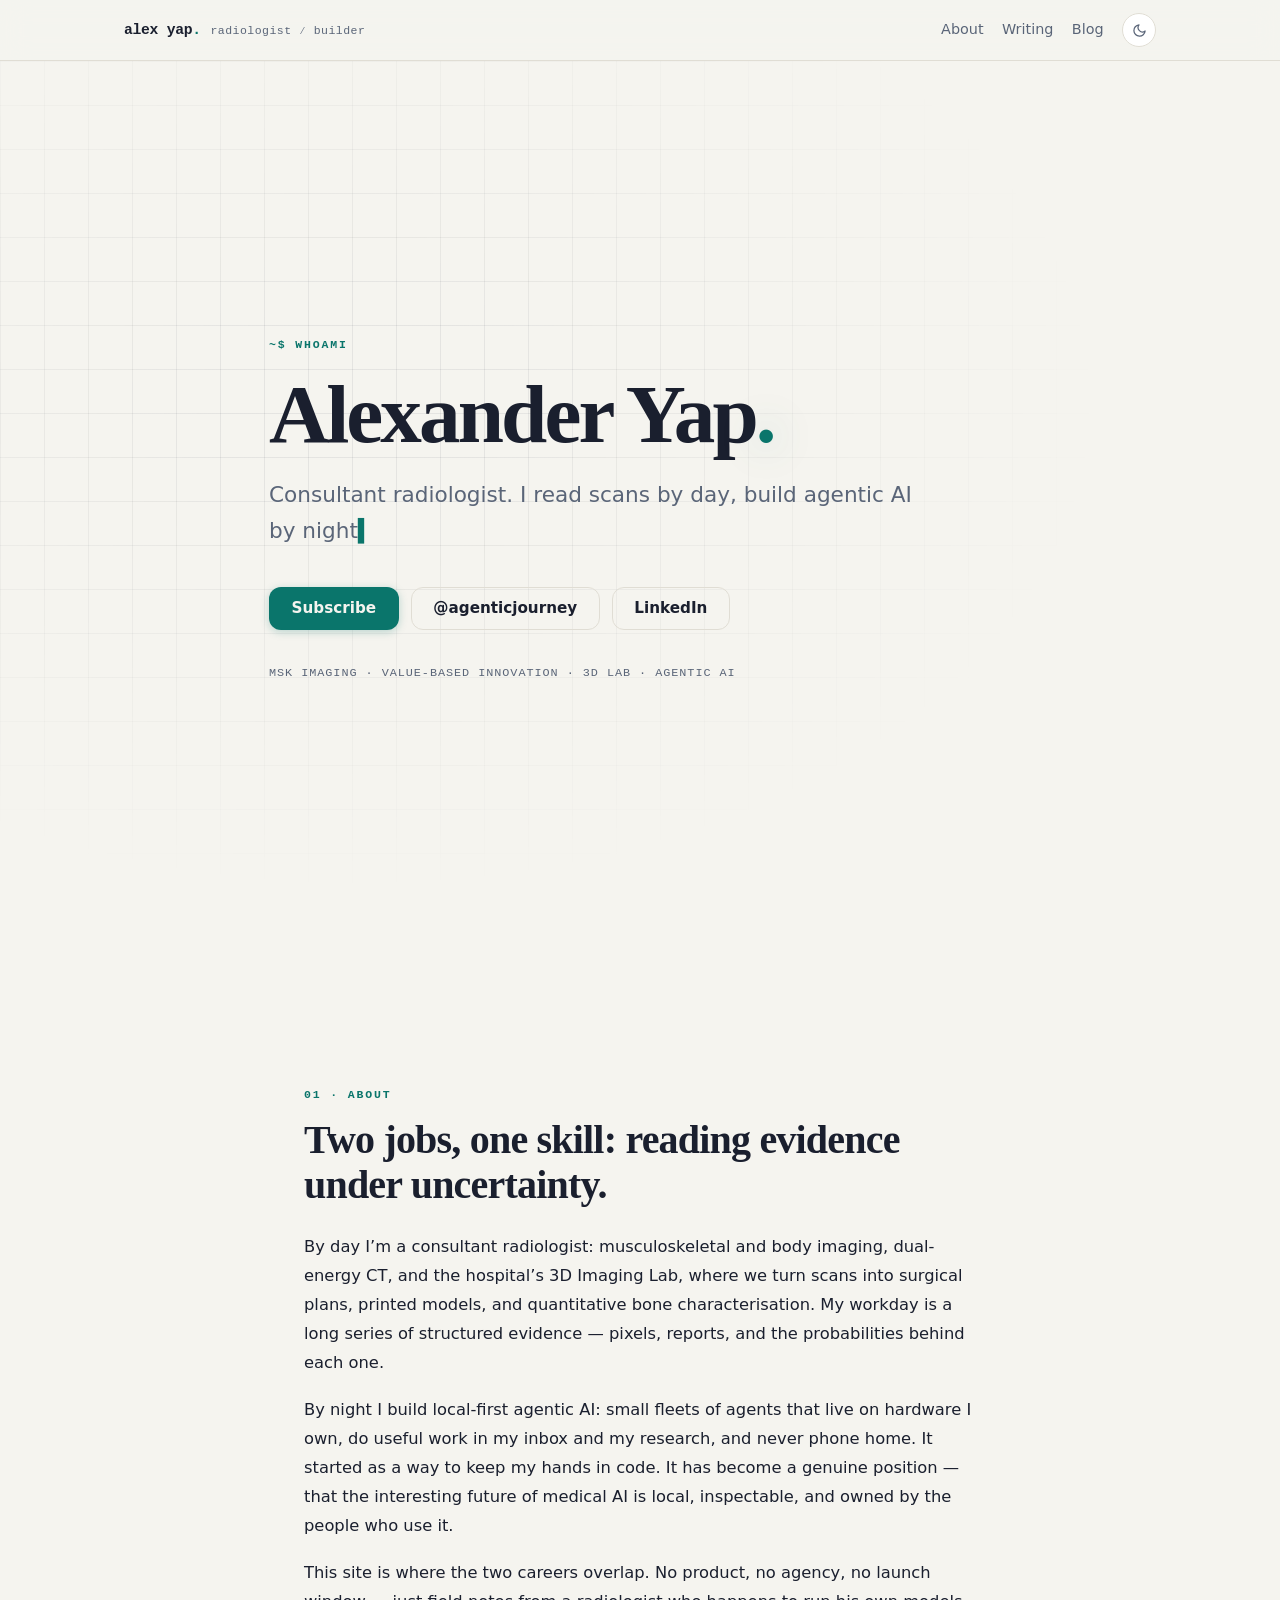
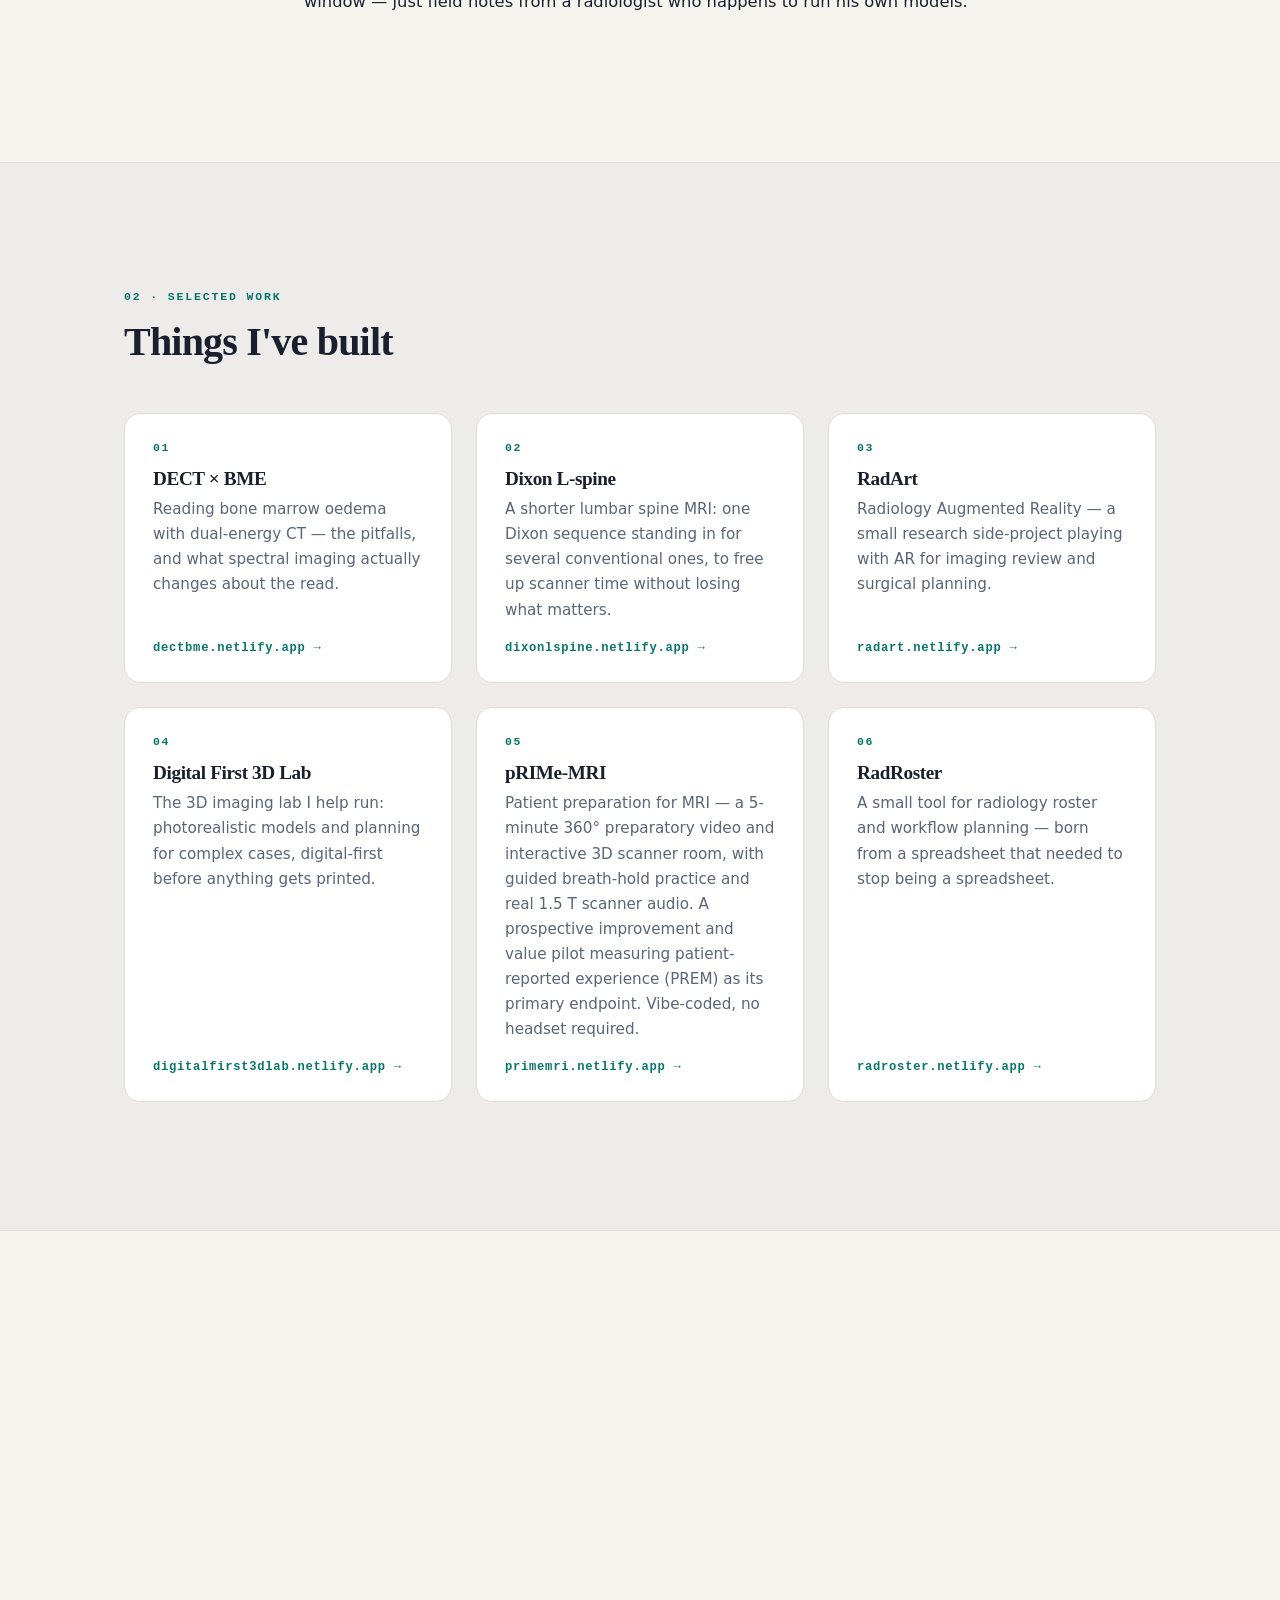
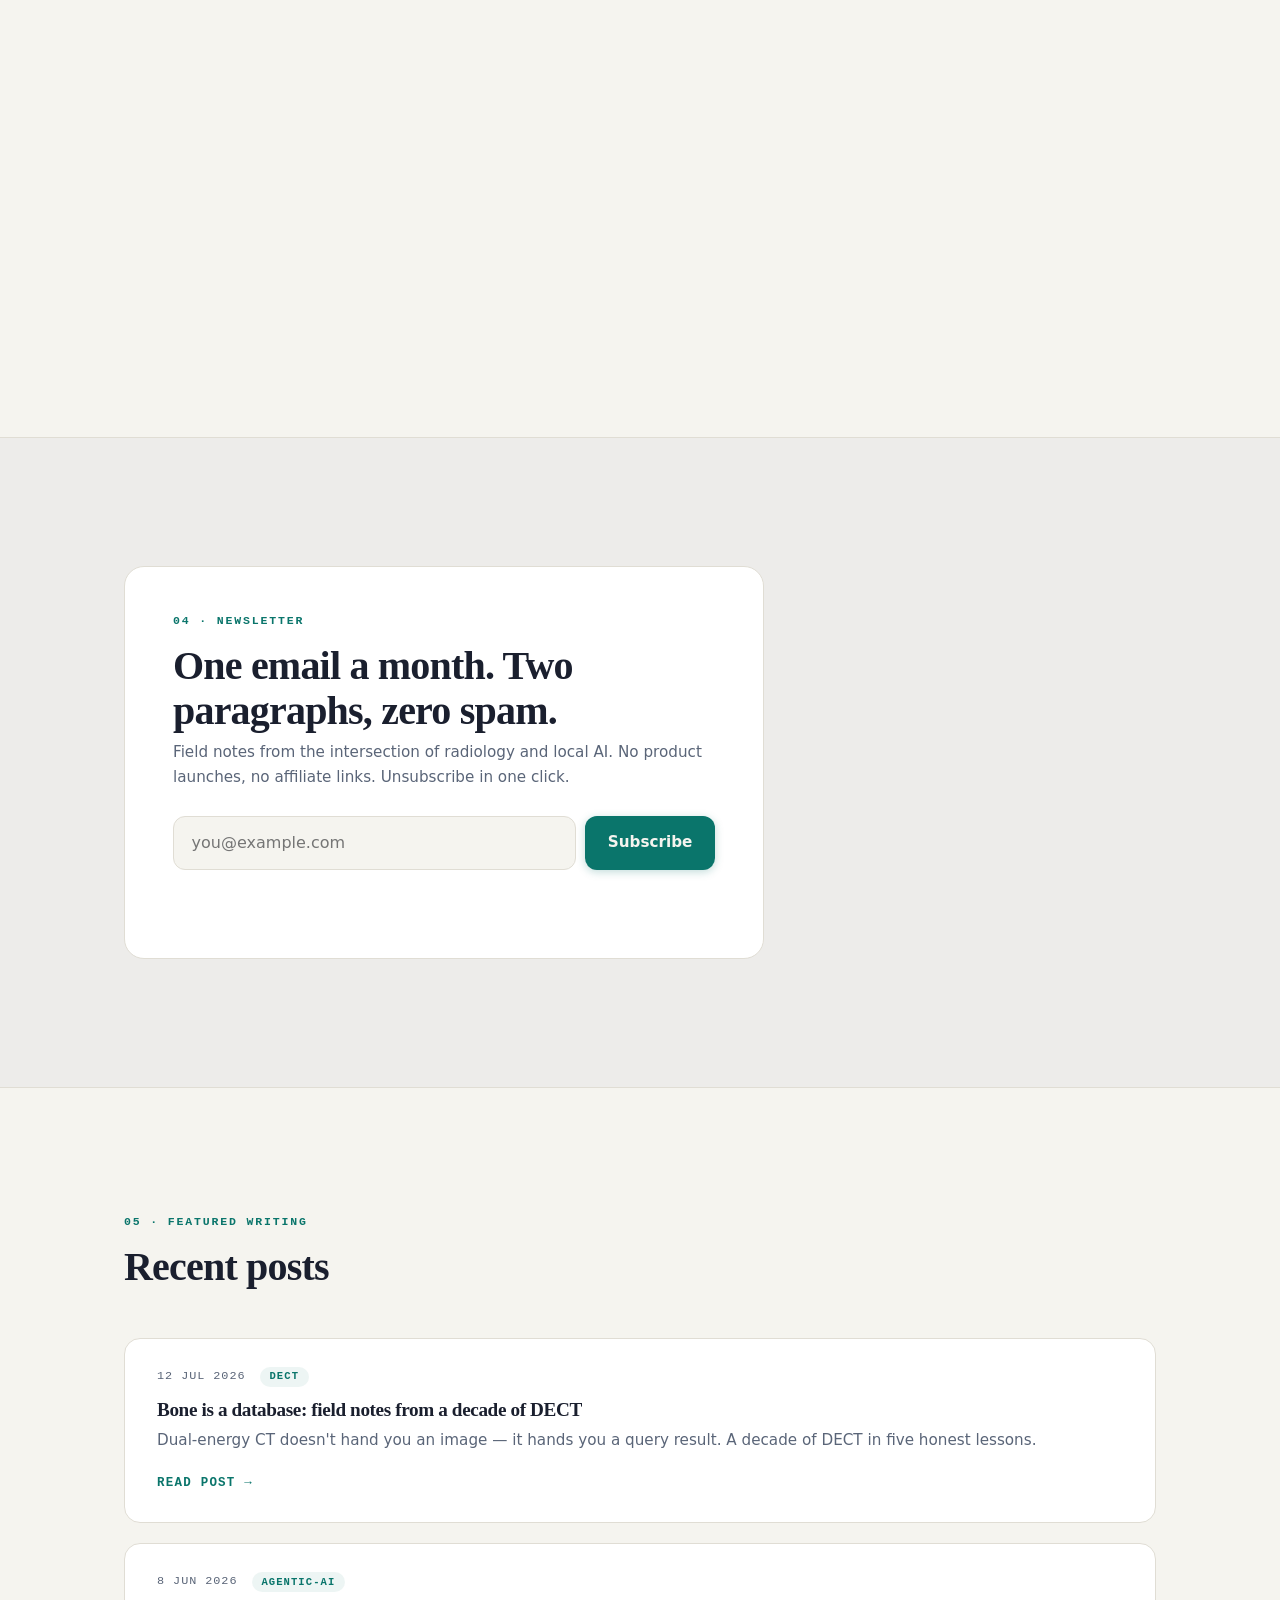
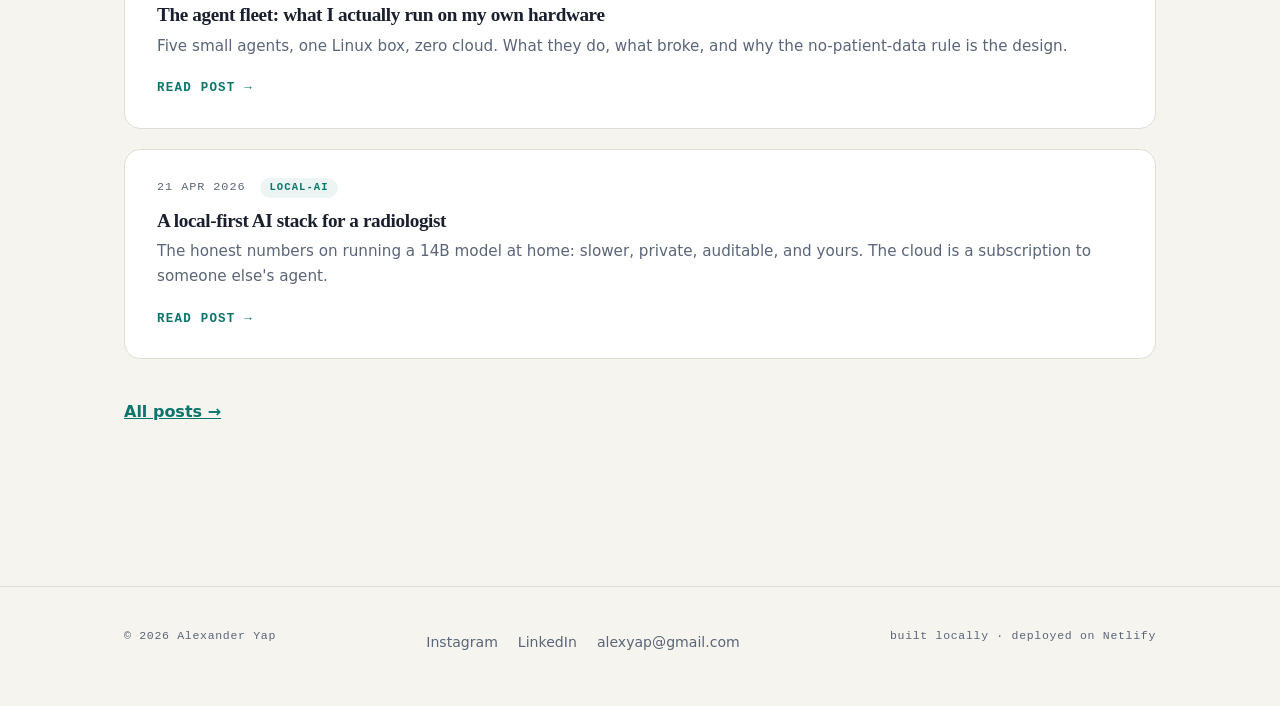
==== commit eb465ff9: "fix: live contact email (domain unregistered), correct host credit, drop dangling CNAME; reframe pRI" ====
--- a/index.html
+++ b/index.html
@@ -96,8 +96,8 @@
           </a>
           <a class="work reveal" style="--d:.12s" href="https://primemri.netlify.app" target="_blank" rel="noopener">
             <span class="num">05</span>
-            <h3>pRIMed-MRI</h3>
-            <p>Patient preparation for abdominal MRI — an interactive 3D scanner room, a 360° walkthrough, guided breath-hold practice and real 1.5 T scanner audio. Desktop and phone, no headset needed. One of my department's first patient-experience (PREM) builds.</p>
+            <h3>pRIMe-MRI</h3>
+            <p>Patient preparation for MRI — a 5-minute 360° preparatory video and interactive 3D scanner room, with guided breath-hold practice and real 1.5 T scanner audio. A prospective improvement and value pilot measuring patient-reported experience (PREM) as its primary endpoint. Vibe-coded, no headset required.</p>
             <span class="visit">primemri.netlify.app →</span>
           </a>
           <a class="work reveal" style="--d:.06s" href="https://radroster.netlify.app" target="_blank" rel="noopener">
@@ -183,9 +183,9 @@
       <nav class="footer-links" aria-label="Elsewhere">
         <a href="https://instagram.com/agenticjourney" target="_blank" rel="me">Instagram</a>
         <a href="https://www.linkedin.com/in/alexanderyaprad/" target="_blank" rel="noopener">LinkedIn</a>
-        <a href="mailto:hello@agenticradiologist.io">hello@agenticradiologist.io</a>
+        <a href="mailto:alexyap@gmail.com">alexyap@gmail.com</a>
       </nav>
-      <p class="colophon">built locally · deployed on GitHub Pages</p>
+      <p class="colophon">built locally · deployed on Netlify</p>
     </div>
   </footer>
 
--- a/assets/styles.css
+++ b/assets/styles.css
@@ -1,4 +1,4 @@
-/* agenticradiologist.io — cinematic editorial theme
+/* agenticradiologist — cinematic editorial theme
    System fonts, no dependencies. Light/dark via data-theme (set before paint). */
 
 /* ================================================================
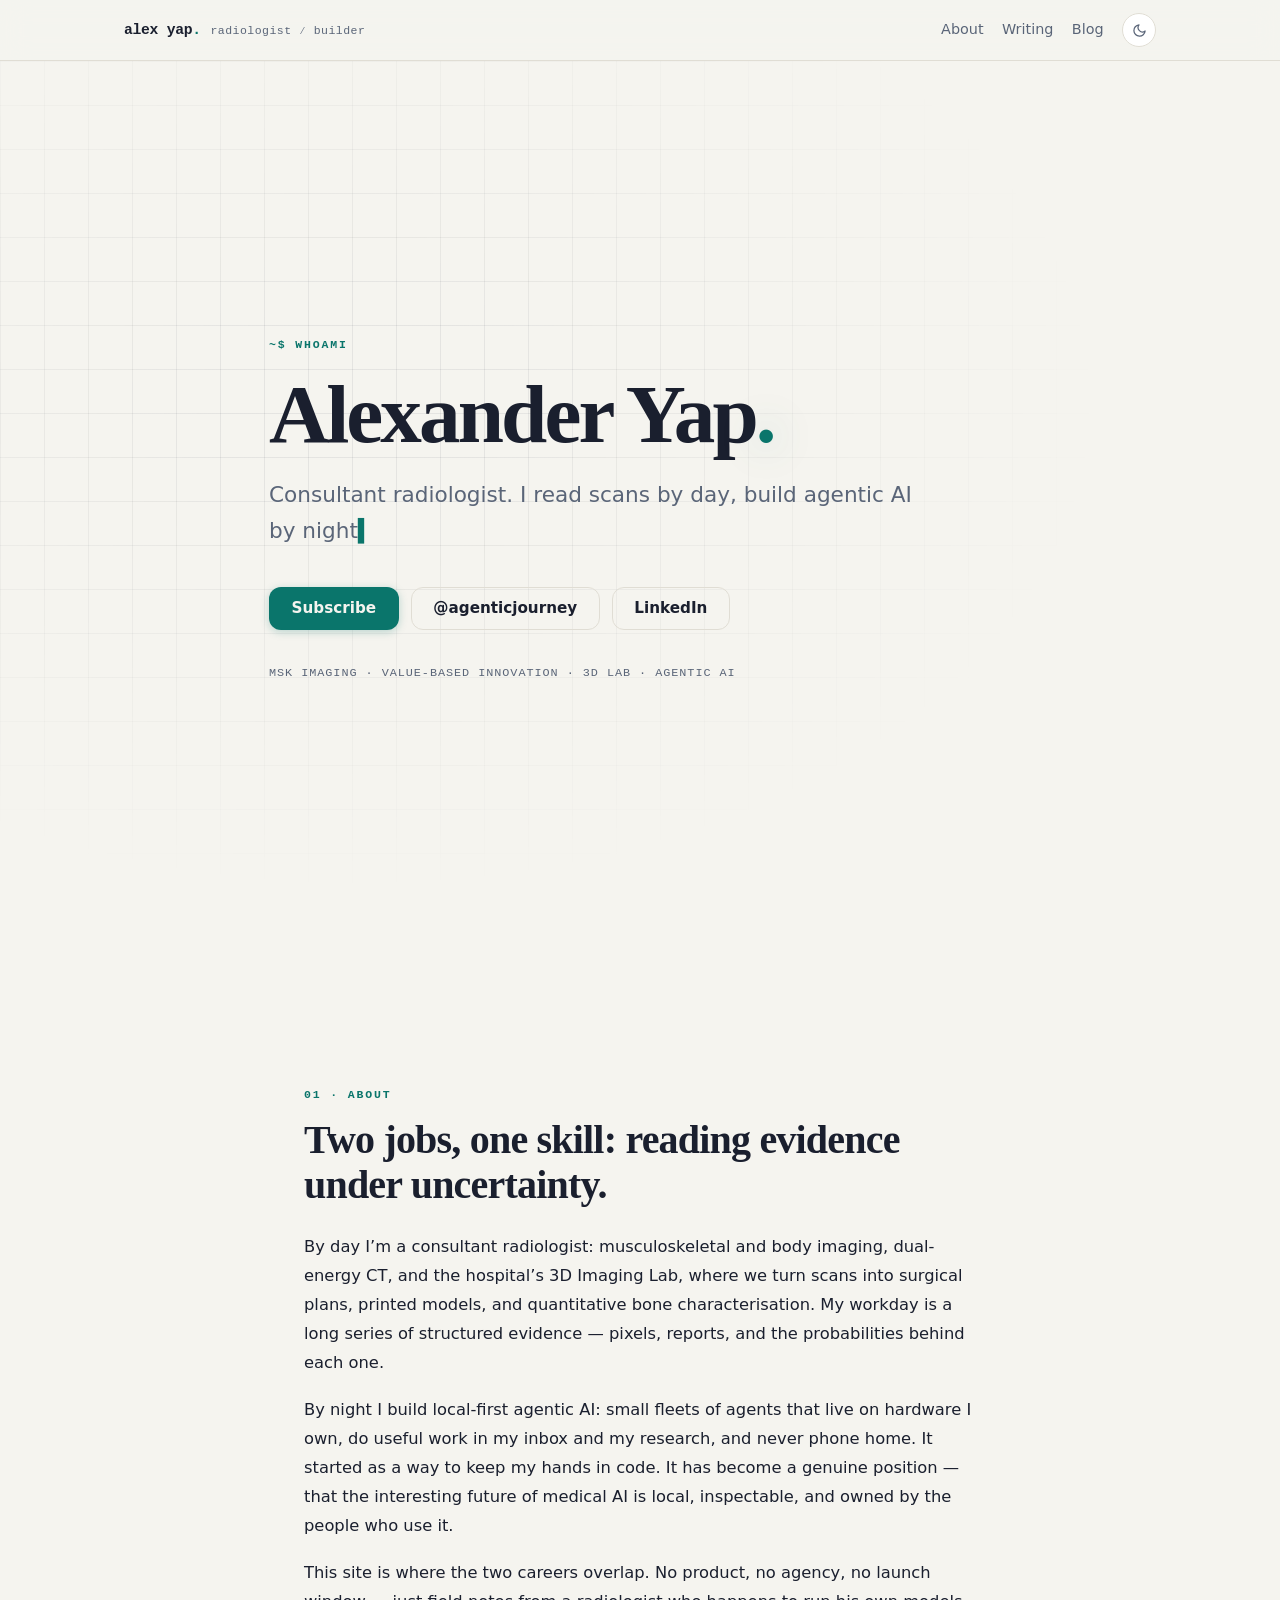
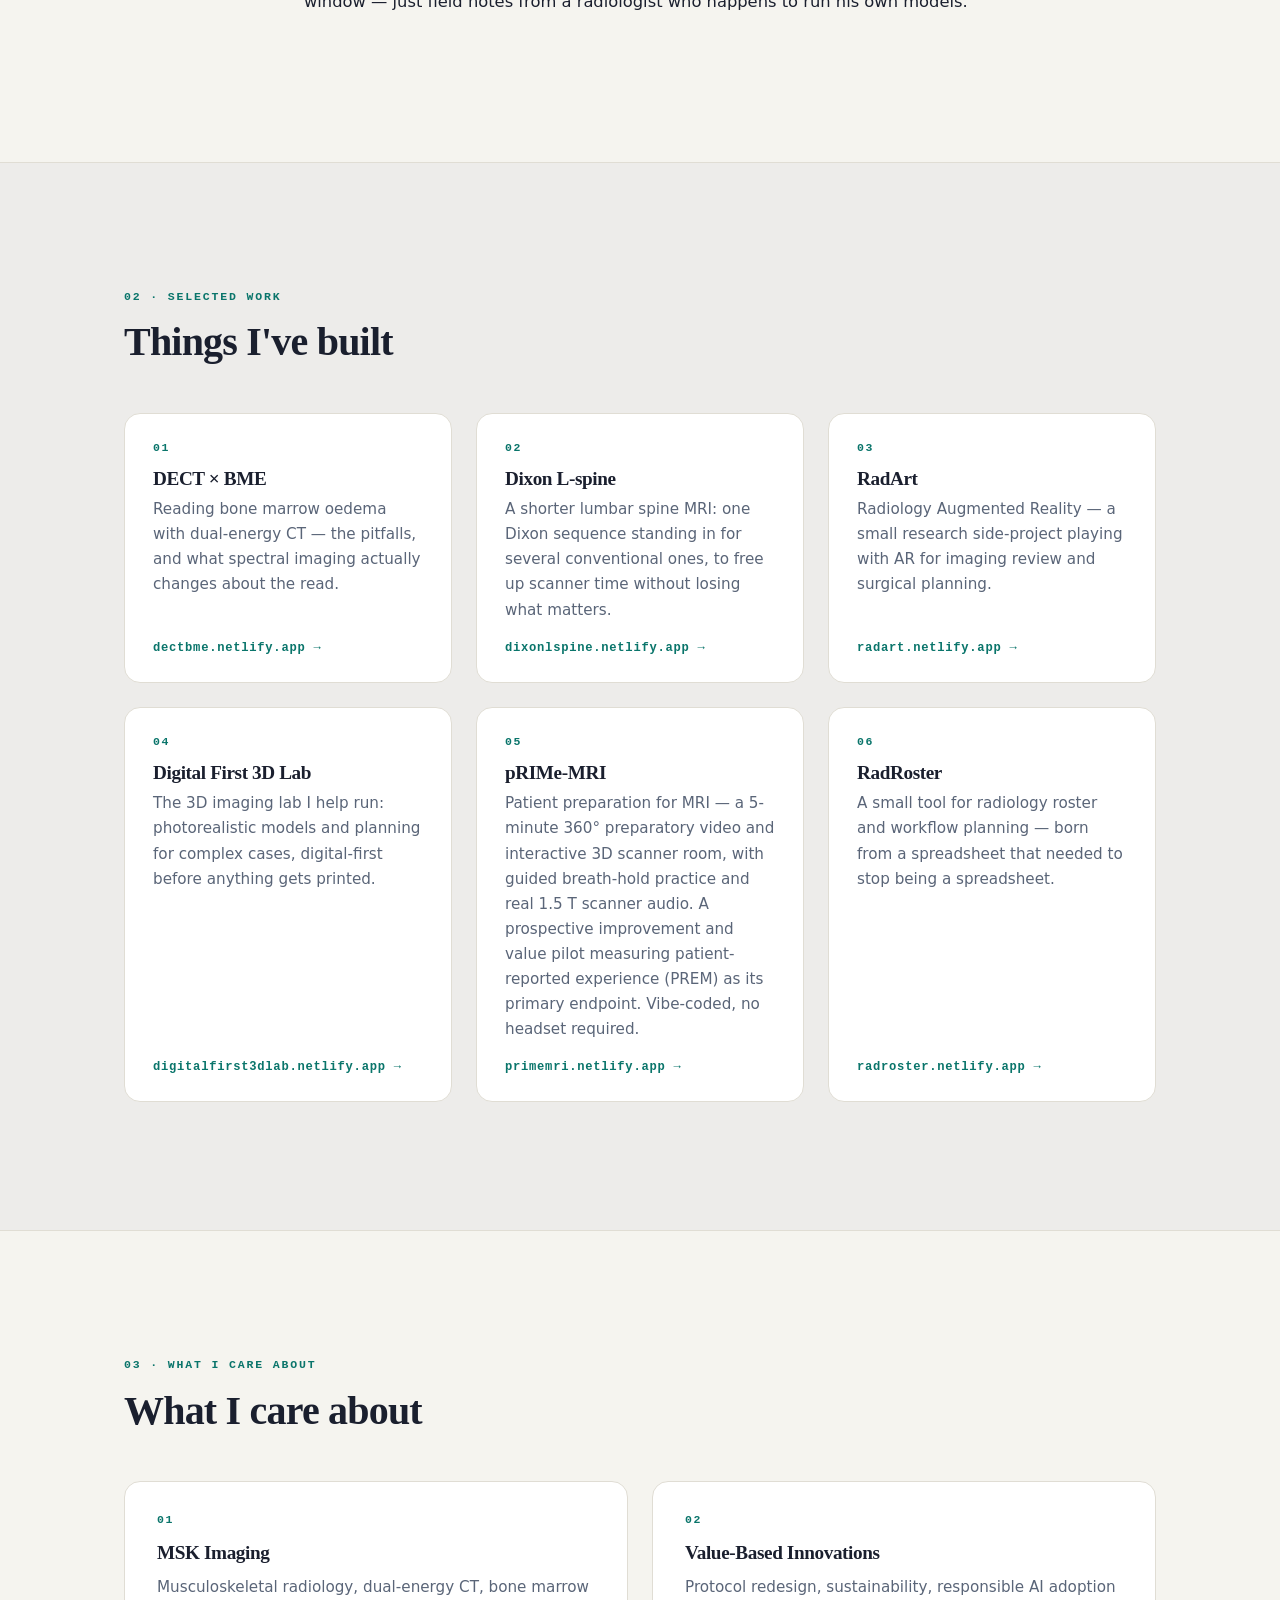
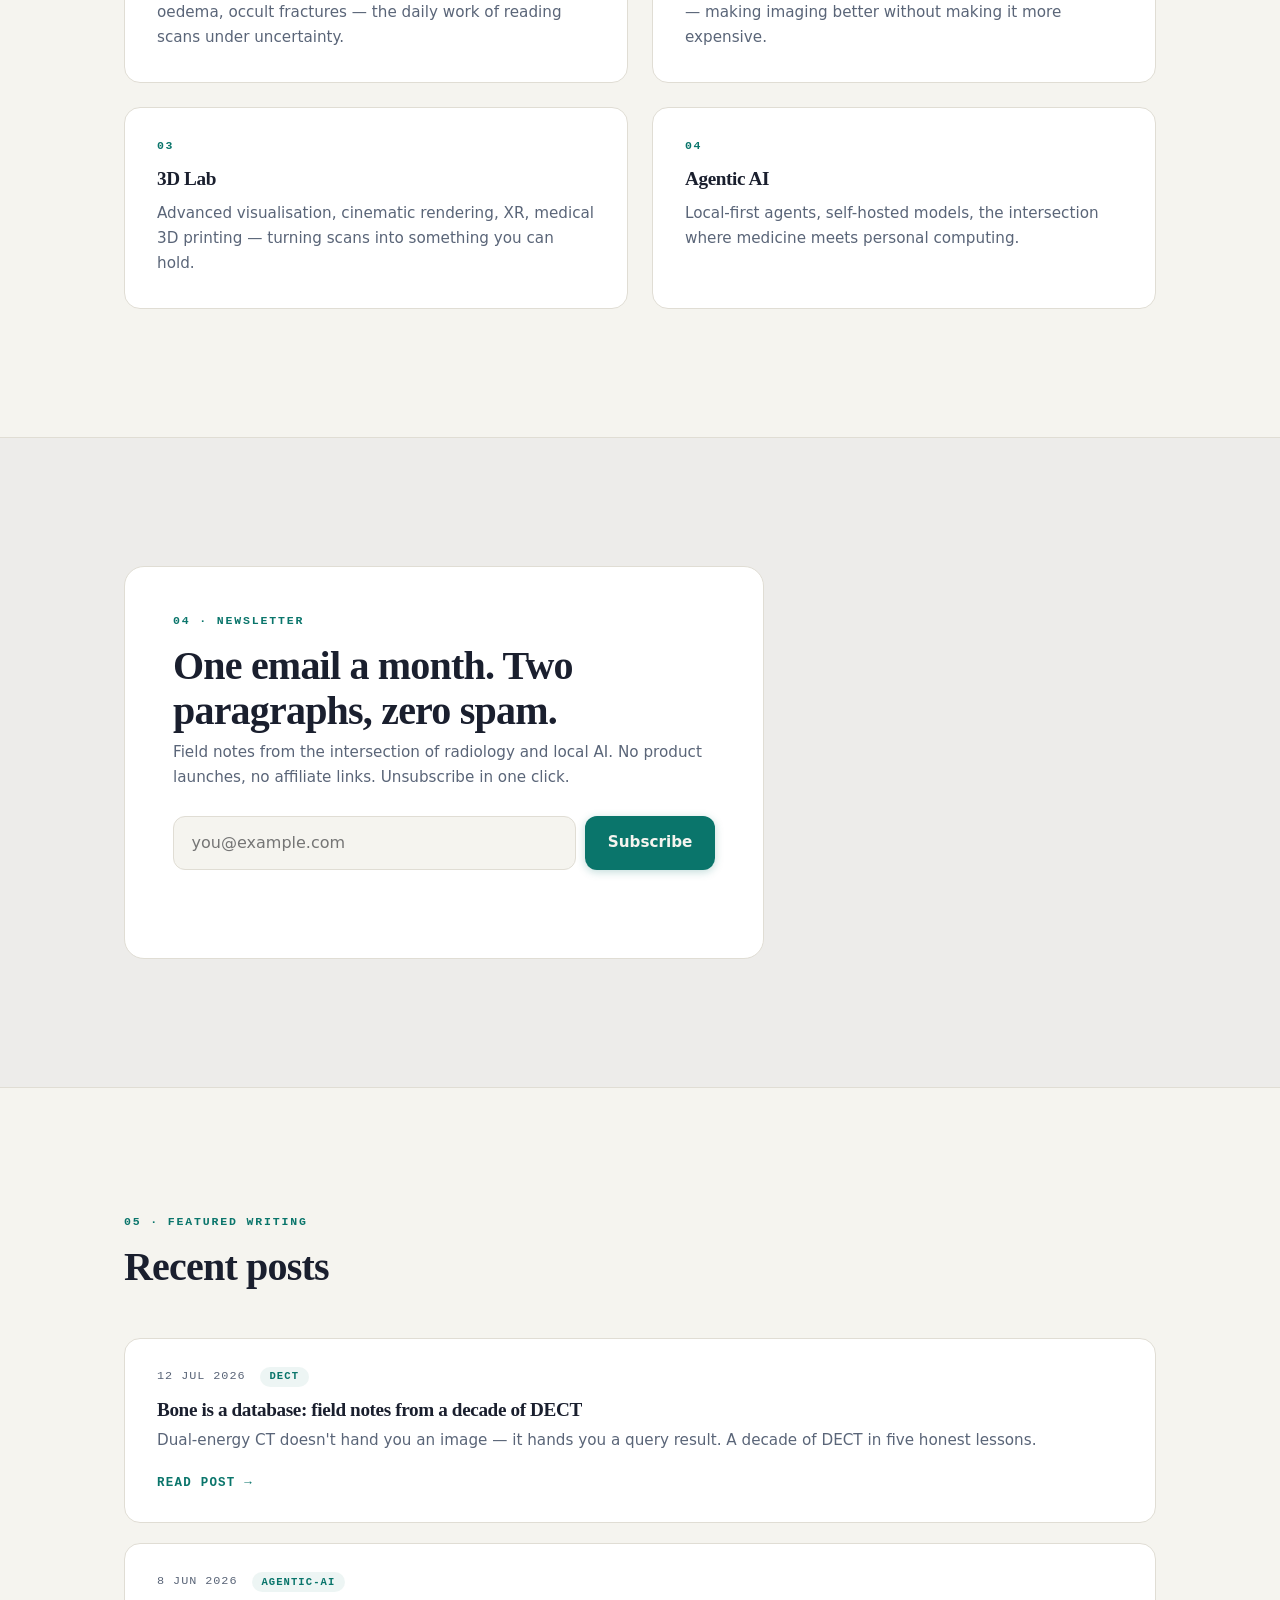
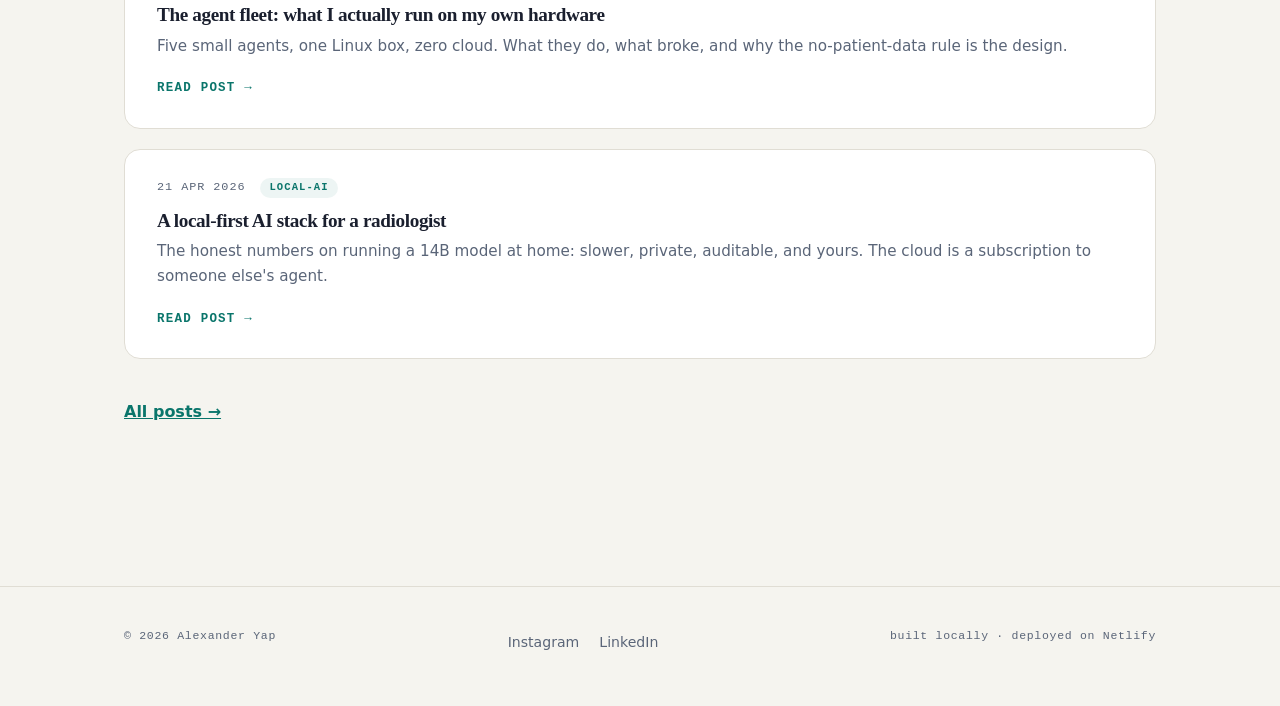
==== commit 77f03063: "fix: drop public email from footers and newsletter errors; LinkedIn is the contact" ====
--- a/index.html
+++ b/index.html
@@ -183,7 +183,6 @@
       <nav class="footer-links" aria-label="Elsewhere">
         <a href="https://instagram.com/agenticjourney" target="_blank" rel="me">Instagram</a>
         <a href="https://www.linkedin.com/in/alexanderyaprad/" target="_blank" rel="noopener">LinkedIn</a>
-        <a href="mailto:alexyap@gmail.com">alexyap@gmail.com</a>
       </nav>
       <p class="colophon">built locally · deployed on Netlify</p>
     </div>
